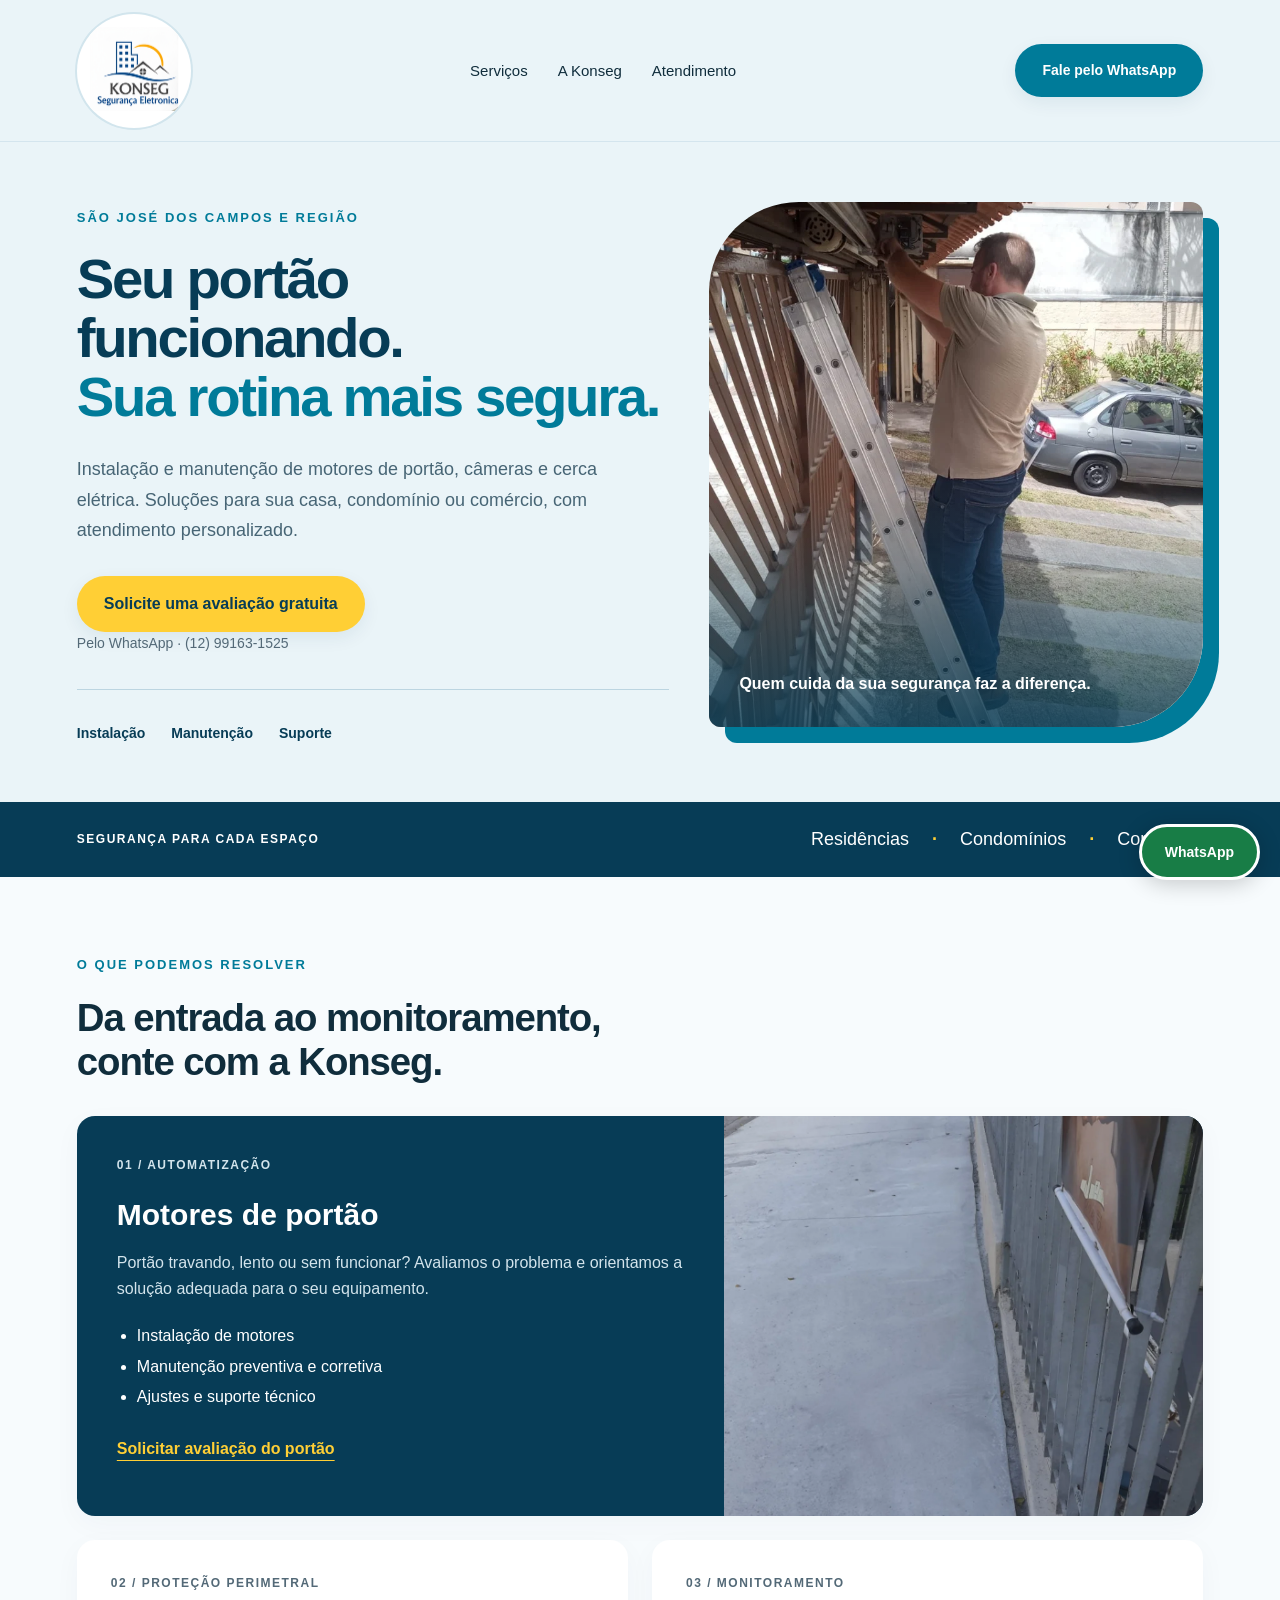
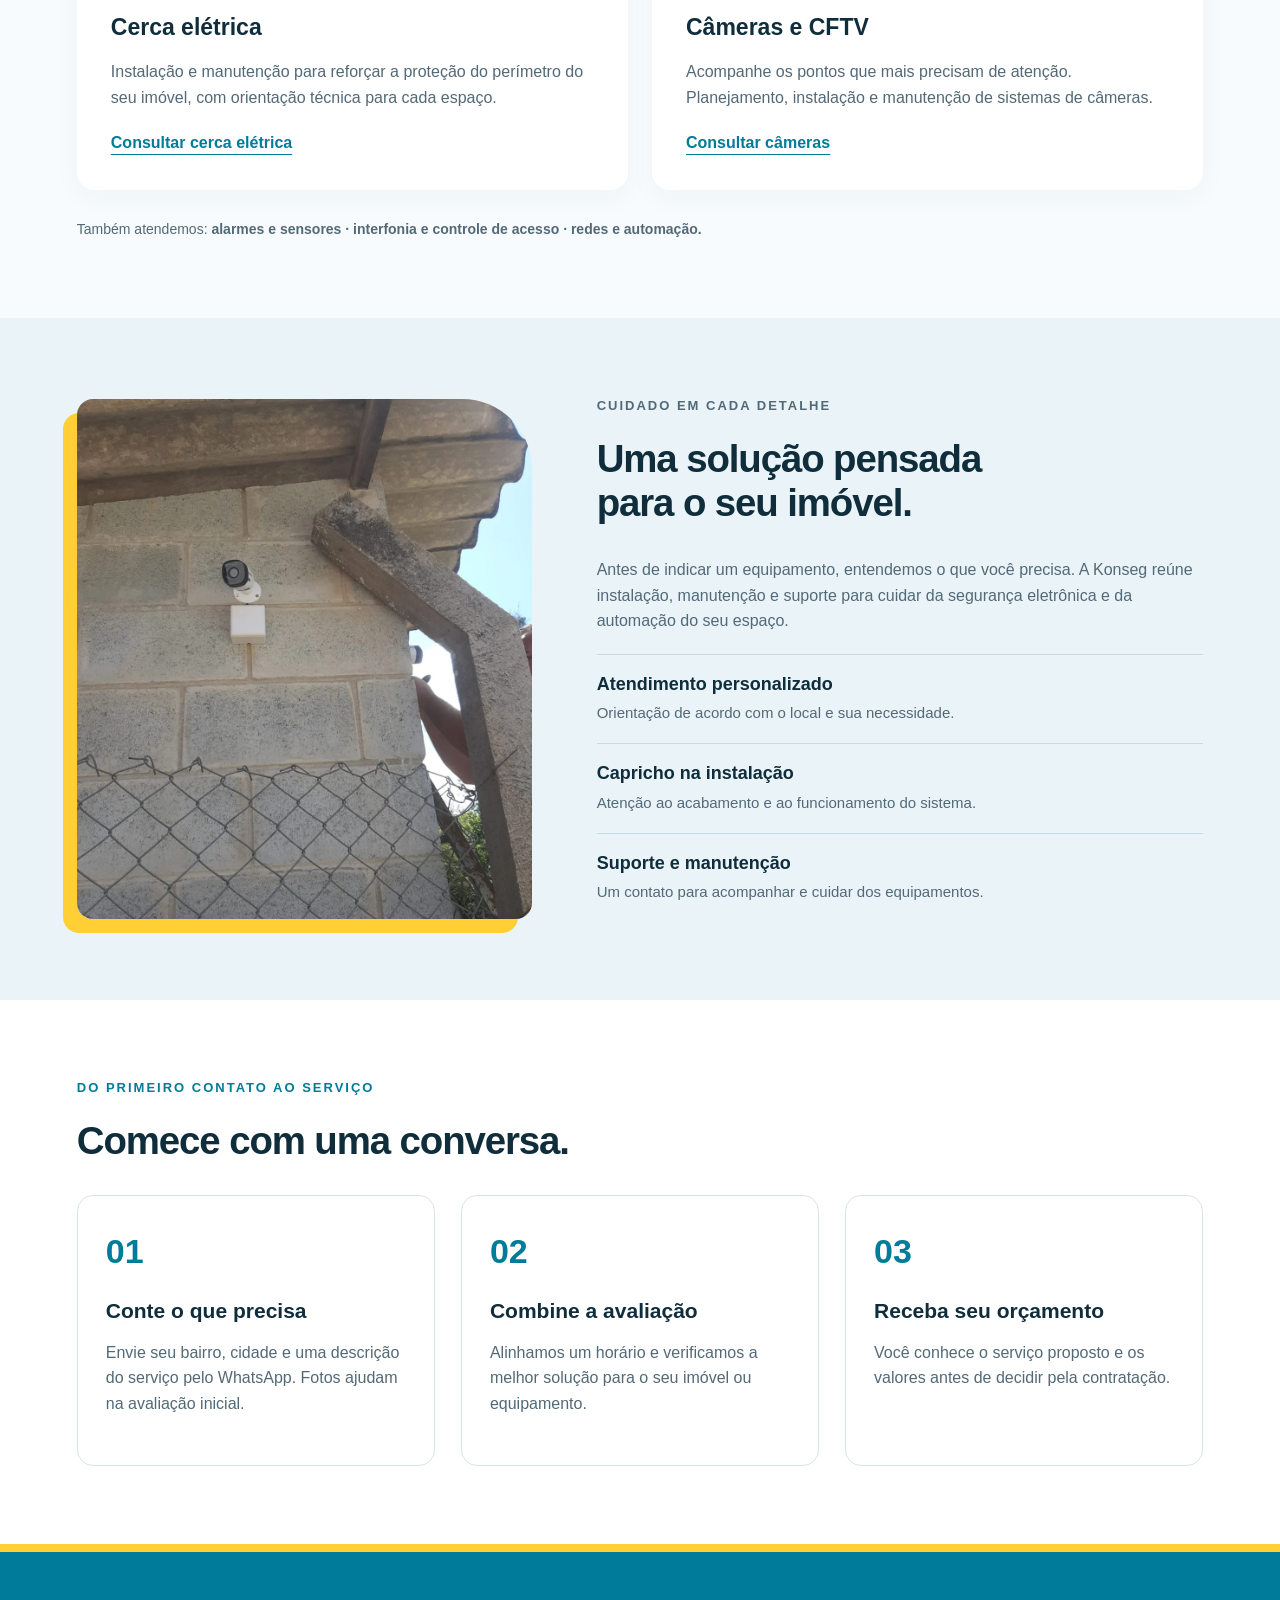
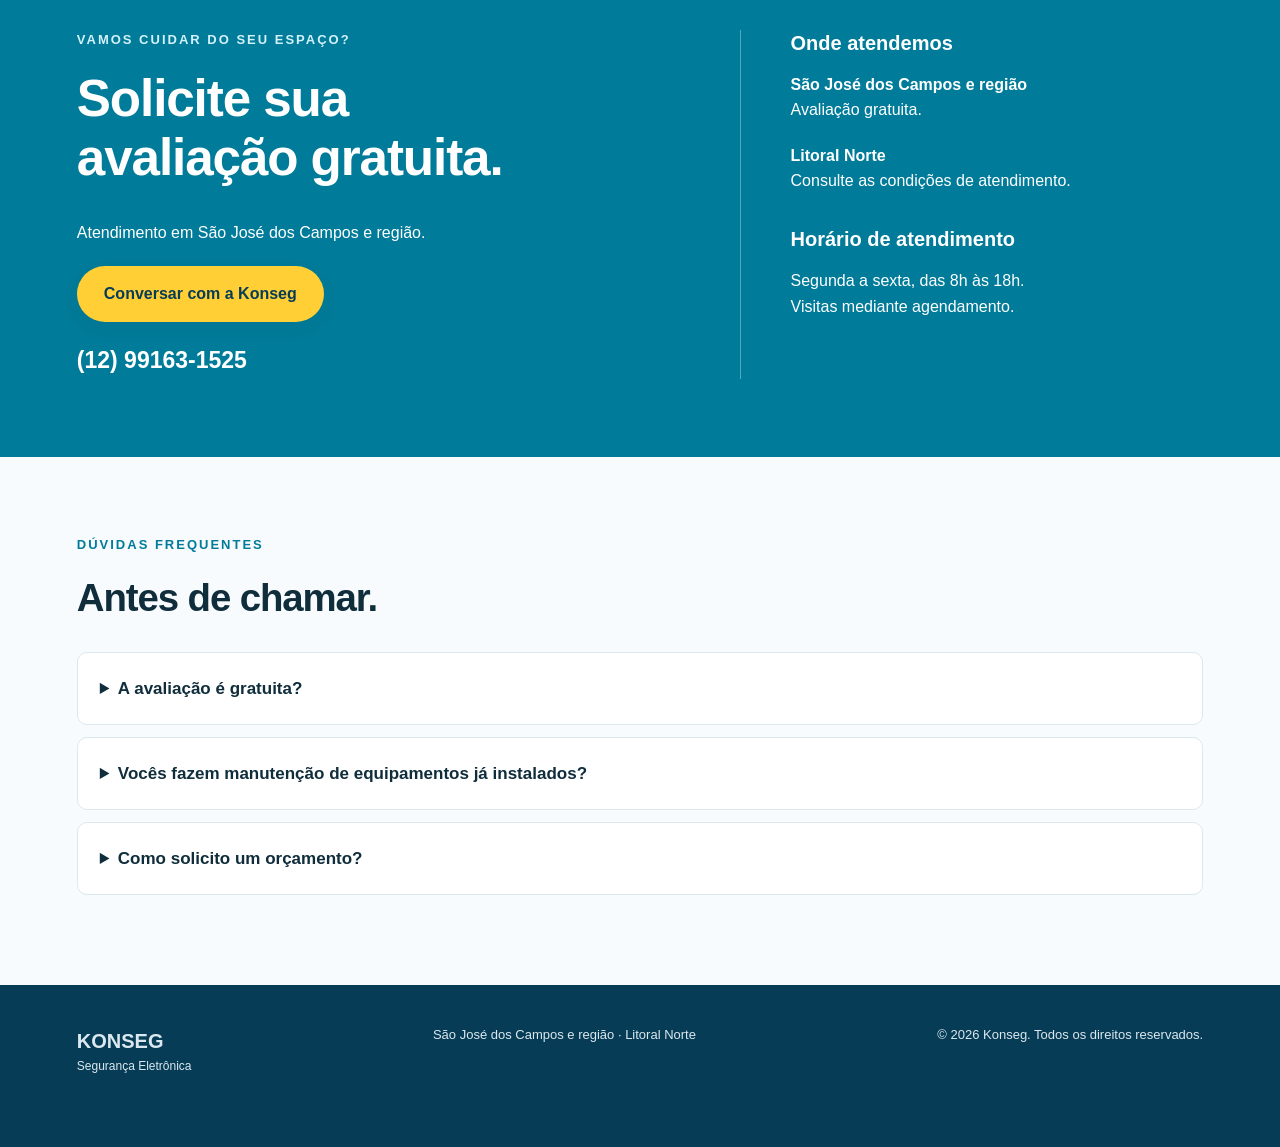
==== index.html @ b5f5b181 "first" ====
<!doctype html>
<html lang="pt-BR"><head><meta charset="utf-8"><meta name="viewport" content="width=device-width,initial-scale=1"><title>Konseg | Motores de portão e segurança eletrônica em São José dos Campos</title><meta name="description" content="Instalação e manutenção de motores de portão, câmeras CFTV e cerca elétrica. Solicite uma avaliação gratuita em São José dos Campos e região pelo WhatsApp."><meta name="theme-color" content="#072f45"><link rel="canonical" href="https://konseg.com.br/"><link rel="stylesheet" href="style.css"><link rel="icon" type="image/svg+xml" href="data:image/svg+xml,%3Csvg%20xmlns%3D%22http%3A//www.w3.org/2000/svg%22%20viewBox%3D%220%200%2032%2032%22%3E%3Crect%20width%3D%2232%22%20height%3D%2232%22%20rx%3D%227%22%20fill%3D%22%23073c56%22/%3E%3Ctext%20x%3D%2216%22%20y%3D%2224%22%20text-anchor%3D%22middle%22%20font-family%3D%22Arial%22%20font-weight%3D%22bold%22%20font-size%3D%2225%22%20fill%3D%22%23ffcf35%22%3EK%3C/text%3E%3C/svg%3E"></head>
<body><a class="skip" href="#conteudo">Ir para o conteúdo</a><header><a href="#" aria-label="Konseg início" class="brand"><img src="assets/logo.png" alt="Konseg Segurança Eletrônica" width="110" height="95"></a><nav aria-label="Navegação principal"><a href="#servicos">Serviços</a><a href="#konseg">A Konseg</a><a href="#atendimento">Atendimento</a></nav><a class="button small" data-service="avaliação">Fale pelo WhatsApp</a></header>
<main id="conteudo"><section class="hero"><div class="hero-copy"><p class="eyebrow">SÃO JOSÉ DOS CAMPOS E REGIÃO</p><h1>Seu portão funcionando.<br><span>Sua rotina mais segura.</span></h1><p class="lead">Instalação e manutenção de motores de portão, câmeras e cerca elétrica. Soluções para sua casa, condomínio ou comércio, com atendimento personalizado.</p><a class="button" data-service="avaliação gratuita">Solicite uma avaliação gratuita</a><p class="note">Pelo WhatsApp · (12) 99163-1525</p><div class="hero-bottom"><span>Instalação</span><span>Manutenção</span><span>Suporte</span></div></div><figure class="hero-photo"><img src="assets/equipe.webp" alt="Profissional da Konseg trabalhando na estrutura de um portão" fetchpriority="high"><figcaption>Quem cuida da sua segurança faz a diferença.</figcaption></figure></section>
<div class="audiences"><span>SEGURANÇA PARA CADA ESPAÇO</span><p>Residências <b>·</b> Condomínios <b>·</b> Comércios</p></div>
<section id="servicos" class="section"><div class="section-heading"><p class="eyebrow">O QUE PODEMOS RESOLVER</p><h2>Da entrada ao monitoramento,<br>conte com a Konseg.</h2></div><div class="services"><article class="featured"><div><p class="number">01 / AUTOMATIZAÇÃO</p><h3>Motores de portão</h3><p>Portão travando, lento ou sem funcionar? Avaliamos o problema e orientamos a solução adequada para o seu equipamento.</p><ul><li>Instalação de motores</li><li>Manutenção preventiva e corretiva</li><li>Ajustes e suporte técnico</li></ul><a class="text-link" data-service="motor de portão">Solicitar avaliação do portão</a></div><img src="assets/portao.webp" alt="Detalhe de instalação em portão atendido pela Konseg" loading="lazy"></article><article><p class="number">02 / PROTEÇÃO PERIMETRAL</p><h3>Cerca elétrica</h3><p>Instalação e manutenção para reforçar a proteção do perímetro do seu imóvel, com orientação técnica para cada espaço.</p><a class="text-link" data-service="cerca elétrica">Consultar cerca elétrica</a></article><article><p class="number">03 / MONITORAMENTO</p><h3>Câmeras e CFTV</h3><p>Acompanhe os pontos que mais precisam de atenção. Planejamento, instalação e manutenção de sistemas de câmeras.</p><a class="text-link" data-service="câmeras e CFTV">Consultar câmeras</a></article></div><p class="other">Também atendemos: <strong>alarmes e sensores · interfonia e controle de acesso · redes e automação.</strong></p></section>
<section id="konseg" class="about section"><figure><img src="assets/camera.webp" alt="Câmera instalada em área externa" loading="lazy"></figure><div><p class="eyebrow">CUIDADO EM CADA DETALHE</p><h2>Uma solução pensada<br>para o seu imóvel.</h2><p>Antes de indicar um equipamento, entendemos o que você precisa. A Konseg reúne instalação, manutenção e suporte para cuidar da segurança eletrônica e da automação do seu espaço.</p><div class="values"><div><h3>Atendimento personalizado</h3><p>Orientação de acordo com o local e sua necessidade.</p></div><div><h3>Capricho na instalação</h3><p>Atenção ao acabamento e ao funcionamento do sistema.</p></div><div><h3>Suporte e manutenção</h3><p>Um contato para acompanhar e cuidar dos equipamentos.</p></div></div></div></section>
<section class="steps section"><p class="eyebrow">DO PRIMEIRO CONTATO AO SERVIÇO</p><h2>Comece com uma conversa.</h2><div class="step-grid"><article><span>01</span><h3>Conte o que precisa</h3><p>Envie seu bairro, cidade e uma descrição do serviço pelo WhatsApp. Fotos ajudam na avaliação inicial.</p></article><article><span>02</span><h3>Combine a avaliação</h3><p>Alinhamos um horário e verificamos a melhor solução para o seu imóvel ou equipamento.</p></article><article><span>03</span><h3>Receba seu orçamento</h3><p>Você conhece o serviço proposto e os valores antes de decidir pela contratação.</p></article></div></section>
<section id="atendimento" class="contact section"><div><p class="eyebrow">VAMOS CUIDAR DO SEU ESPAÇO?</p><h2>Solicite sua<br>avaliação gratuita.</h2><p>Atendimento em São José dos Campos e região.</p><a class="button" data-service="avaliação gratuita">Conversar com a Konseg</a><a class="phone" href="tel:+5512991631525">(12) 99163-1525</a></div><div class="contact-details"><h3>Onde atendemos</h3><p><strong>São José dos Campos e região</strong><br>Avaliação gratuita.</p><p><strong>Litoral Norte</strong><br>Consulte as condições de atendimento.</p><h3>Horário de atendimento</h3><p>Segunda a sexta, das 8h às 18h.<br>Visitas mediante agendamento.</p></div></section>
<section class="faq section"><p class="eyebrow">DÚVIDAS FREQUENTES</p><h2>Antes de chamar.</h2><details><summary>A avaliação é gratuita?</summary><p>Sim, em São José dos Campos e região. Informe sua cidade e bairro pelo WhatsApp para combinar o atendimento. Para o Litoral Norte, consulte as condições.</p></details><details><summary>Vocês fazem manutenção de equipamentos já instalados?</summary><p>Sim. Conte qual equipamento precisa de atendimento e descreva o problema. Nossa equipe avalia a possibilidade de manutenção e a solução indicada.</p></details><details><summary>Como solicito um orçamento?</summary><p>Clique em um botão de WhatsApp nesta página e envie sua cidade, bairro e o serviço desejado. O orçamento será definido conforme a avaliação da necessidade.</p></details></section></main>
<footer><strong>KONSEG <span>Segurança Eletrônica</span></strong><p>São José dos Campos e região · Litoral Norte</p><p>© 2026 Konseg. Todos os direitos reservados.</p></footer><a class="floating" data-service="avaliação" aria-label="Solicitar avaliação pelo WhatsApp">WhatsApp</a><script src="script.js"></script></body></html>
---- style.css ----
:root{--navy:#072f45;--blue:#007c99;--yellow:#ffd449;--ink:#102d3c;--muted:#536977;--pale:#edf4f7}*{box-sizing:border-box}html{scroll-behavior:smooth;scroll-padding-top:110px}body{margin:0;font-family:Arial,Helvetica,sans-serif;color:var(--ink);font-size:16px;line-height:1.6}a{color:inherit;cursor:pointer}a:focus-visible,summary:focus-visible{outline:3px solid var(--blue);outline-offset:5px}header{max-width:1280px;margin:auto;height:108px;display:flex;align-items:center;justify-content:space-between;padding:12px 6%;gap:20px}header img{object-fit:contain;height:85px;width:100px}nav{display:flex;gap:30px}nav a{text-decoration:none;font-size:15px}.button{display:inline-block;background:var(--yellow);color:var(--navy);padding:17px 24px;border-radius:4px;font-weight:700;text-decoration:none;line-height:1.4;transition:background .2s}.button:hover{background:#ffe582}.small{background:var(--navy);color:white;padding:12px 18px;font-size:14px}.small:hover{background:var(--blue)}.hero{background:var(--navy);color:white;display:grid;grid-template-columns:1.2fr 1fr;min-height:640px}.hero-copy{padding:70px 8% 38px max(6vw,calc((100vw - 1130px)/2))}.eyebrow{font-weight:700;font-size:13px;letter-spacing:2px;color:var(--blue);margin:0 0 20px}.hero .eyebrow{color:#92cddd}h1{font-size:clamp(40px,4.2vw,62px);line-height:1.08;letter-spacing:-2px;margin:0 0 28px;font-weight:800}h1 span{color:var(--yellow)}.lead{max-width:520px;font-size:18px;color:#d7e5ec;line-height:1.7;margin-bottom:30px}.note{font-size:14px;color:#c2d6e0}.hero-bottom{display:flex;gap:26px;padding-top:32px;margin-top:34px;border-top:1px solid #ffffff30;font-size:14px}.hero-photo{position:relative;margin:0;min-height:640px}.hero-photo img{height:100%;width:100%;object-fit:cover;object-position:center}.hero-photo:after{content:'';position:absolute;inset:0;background:linear-gradient(0deg,#072f4599,transparent 50%)}figcaption{position:absolute;bottom:28px;left:30px;right:30px;z-index:1;font-size:14px;color:white}.audiences{display:flex;justify-content:space-between;align-items:center;background:var(--pale);padding:24px max(6vw,calc((100vw - 1130px)/2));gap:20px}.audiences span{font-size:12px;letter-spacing:1.5px;font-weight:700}.audiences p{margin:0;font-size:18px}.audiences b{padding:0 18px;color:var(--blue)}.section{padding:85px max(6vw,calc((100vw - 1130px)/2))}h2{font-size:clamp(30px,3vw,44px);line-height:1.15;letter-spacing:-1.1px;margin:0 0 32px}h3{font-size:23px;line-height:1.3;margin:0 0 16px}p{margin:0 0 20px}.services{display:grid;grid-template-columns:1fr 1fr;gap:22px}.services article{border:1px solid #d9e4ea;padding:32px}.services article p{color:var(--muted)}.services .featured{grid-column:1/-1;display:grid;grid-template-columns:1.4fr 1fr;background:var(--pale);border:0;padding:0}.featured>div{padding:38px}.featured img{width:100%;height:100%;max-height:400px;object-fit:cover}.number{font-size:12px;font-weight:700;letter-spacing:1.5px}.featured h3{font-size:30px}ul{padding-left:20px;line-height:1.9;margin-bottom:24px}.text-link{font-weight:700;color:var(--blue);text-underline-offset:5px;display:inline-block}.other{margin:28px 0 0;font-size:14px;color:var(--muted)}.about{background:var(--pale);display:grid;grid-template-columns:.9fr 1.2fr;gap:65px;align-items:center}.about figure{margin:0;height:570px}.about img{width:100%;height:100%;object-fit:cover}.about p{color:var(--muted)}.values>div{border-top:1px solid #cbdce5;padding:18px 0 0}.values h3{font-size:18px;margin:0 0 5px}.values p{font-size:15px;margin-bottom:18px}.step-grid{display:grid;grid-template-columns:repeat(3,1fr);gap:45px}.step-grid span{display:block;font-size:40px;font-weight:800;color:var(--blue);border-bottom:2px solid #dae5eb;padding-bottom:20px;margin-bottom:24px}.step-grid h3{font-size:21px}.step-grid p{color:var(--muted)}.contact{background:var(--navy);color:white;display:grid;grid-template-columns:1.3fr 1fr;gap:60px}.contact .eyebrow{color:#92cddd}.contact h2{font-size:clamp(36px,4vw,55px)}.phone{display:block;font-size:23px;margin-top:20px;text-decoration:none}.contact-details{border-left:1px solid #ffffff30;padding-left:50px}.contact-details h3{font-size:20px}.contact-details p{color:#d3e0e7}.contact-details h3:not(:first-child){margin-top:32px}.faq details{border-bottom:1px solid #d9e4ea;padding:21px 0}.faq summary{font-size:18px;font-weight:700;cursor:pointer}.faq details p{color:var(--muted);max-width:850px;margin:16px 0 0}footer{background:var(--pale);padding:40px 6% 70px;font-size:13px;display:flex;justify-content:space-between;gap:22px}footer strong{font-size:20px}footer strong span{display:block;font-size:12px;font-weight:400}footer p{margin:0}.floating{position:fixed;right:20px;bottom:20px;background:#187d46;border-radius:28px;color:white;padding:14px 23px;text-decoration:none;font-weight:700;font-size:14px;box-shadow:0 4px 22px #0003;z-index:5}.floating:hover{background:#136438}.skip{position:absolute;left:10px;top:-100px;background:white;padding:10px;z-index:10}.skip:focus{top:10px}@media(max-width:760px){header{height:90px;padding:8px 5%}header img{height:72px;width:85px}nav{display:none}.small{font-size:13px}.hero{grid-template-columns:1fr}.hero-copy{padding:45px 6% 30px}h1{font-size:43px;letter-spacing:-1.4px}.lead{font-size:17px}.hero-photo{min-height:0;height:380px}.hero-photo img{object-position:center 40%}.hero-bottom{margin-top:26px;padding-top:22px}.audiences{display:block;padding:23px 6%}.audiences span{display:block;margin-bottom:9px}.audiences p{font-size:16px}.audiences b{padding:0 7px}.section{padding:55px 6%}.services{grid-template-columns:1fr}.services .featured{grid-template-columns:1fr}.featured>div{padding:28px}.featured img{height:280px}.services article{padding:27px}.services .featured{padding:0}.about{grid-template-columns:1fr;gap:32px}.about figure{height:320px;order:2}.step-grid{grid-template-columns:1fr;gap:24px}.step-grid article{display:grid;grid-template-columns:50px 1fr;column-gap:20px}.step-grid span{grid-row:1/3;border:0;font-size:30px;padding:0;margin:0}.step-grid h3{margin-bottom:10px}.contact{grid-template-columns:1fr;gap:35px}.contact-details{border-left:0;border-top:1px solid #ffffff30;padding:30px 0 0}footer{display:block;padding-bottom:90px}footer p{margin-top:16px}.button{max-width:100%;text-align:center}}@media(prefers-reduced-motion:reduce){html{scroll-behavior:auto}*{transition:none!important}}
/* Versão 2: marca integrada e composição clara */
:root{--navy:#073c56;--blue:#007b99;--yellow:#ffcf35;--pale:#eaf4f8}body{background:#f7fbfd}header{max-width:none;height:126px;background:#eaf4f8;padding:14px max(6vw,calc((100vw - 1130px)/2));border-bottom:1px solid #d4e5ee}.brand{display:flex;align-items:center}.brand img{width:130px;height:105px;mix-blend-mode:multiply;clip-path:inset(0 7% 3% 0);object-fit:contain}.small{background:var(--blue);border-radius:28px}.hero{background:#eaf4f8;color:var(--navy);min-height:660px;grid-template-columns:1.2fr 1fr;padding:0 max(6vw,calc((100vw - 1130px)/2));gap:40px;align-items:center}.hero-copy{padding:52px 0 44px}.hero .eyebrow{color:var(--blue)}h1{font-size:clamp(42px,4.4vw,65px);line-height:1.05;letter-spacing:-2.3px}h1 span{color:var(--blue)}.lead{color:#476575;font-size:18px;max-width:560px}.button{border-radius:28px;padding:17px 27px;box-shadow:0 6px 18px #073c5612}.note{color:#536977}.hero-bottom{border-color:#bcd5e1;color:var(--navy);font-weight:700}.hero-photo{min-height:0;height:525px;margin:25px 0 40px;align-self:center;border-radius:90px 12px 90px 12px;overflow:hidden;box-shadow:16px 16px 0 #007b99}.hero-photo img{object-position:center 44%}.hero-photo:after{background:linear-gradient(0deg,#073c56cc,transparent 45%)}figcaption{bottom:30px;font-size:16px;font-weight:700}.audiences{background:var(--navy);color:white;padding-top:23px;padding-bottom:23px}.audiences b{color:var(--yellow)}.section{padding-top:78px;padding-bottom:78px}.services{gap:24px}.services article{background:white;border:0;border-radius:18px;box-shadow:0 8px 28px #073c5609;padding:34px}.services .featured{background:var(--navy);color:white;border-radius:18px;overflow:hidden;padding:0;grid-template-columns:1.35fr 1fr}.services .featured p{color:#d3e4ec}.featured>div{padding:40px}.featured .text-link{color:var(--yellow)}.text-link{text-decoration:underline;text-underline-offset:6px}.about{background:#eaf4f8;gap:65px}.about figure{height:520px;border-radius:16px 70px 16px 16px;overflow:hidden;box-shadow:-14px 14px 0 #ffcf35}.about img{object-position:50% 40%}.values>div{border-color:#c4dce6}.steps{background:white}.step-grid{gap:26px}.step-grid article{border:1px solid #d4e4ec;padding:28px;border-radius:16px}.step-grid span{border:none;color:var(--blue);font-size:34px;margin-bottom:18px;padding:0}.contact{background:#007b99;border-top:8px solid var(--yellow)}.contact .eyebrow{color:#d4f2fb}.contact-details{border-color:#ffffff55}.contact-details p{color:white}.faq{background:#f7fbfd}.faq details{background:white;border:1px solid #dce8ee;border-radius:10px;padding:22px;margin-bottom:12px}.faq summary{font-size:17px}footer{background:var(--navy);color:#dbe8ef}.floating{border:3px solid white}.phone{font-weight:700}@media(max-width:760px){header{height:108px;padding:10px 6%}.brand img{width:108px;height:90px}.small{font-size:12px;padding:12px 15px}.hero{padding:0 6% 35px;grid-template-columns:1fr;gap:0}.hero-copy{padding:40px 0 24px}h1{font-size:43px;letter-spacing:-1.6px}.hero-photo{height:350px;width:calc(100% - 10px);margin:8px 0 15px;border-radius:55px 10px 55px 10px;box-shadow:10px 10px 0 #007b99}.hero-photo img{object-position:center 40%}.audiences{padding:22px 6%}.section{padding-top:52px;padding-bottom:52px}.services article{padding:28px}.services .featured{grid-template-columns:1fr;padding:0}.featured>div{padding:28px}.featured img{height:250px}.about{gap:34px}.about figure{height:320px;width:calc(100% - 7px);margin-left:7px;box-shadow:-10px 10px 0 #ffcf35}.step-grid article{display:block;padding:25px}.step-grid span{margin-bottom:12px}.contact-details{border-color:#ffffff55}.faq details{padding:19px}.faq summary{font-size:16px}}
/* Versão 3: logo em formato circular */
header{height:142px}.brand{width:114px;height:114px;flex:0 0 114px;border-radius:50%;background:#fff;overflow:hidden;justify-content:center;box-shadow:0 0 0 2px #d2e5ed}.brand img{width:94px;height:88px;object-fit:contain;mix-blend-mode:normal;clip-path:inset(0 6% 4% 0);transform:translateX(3px)}@media(max-width:760px){header{height:116px}.brand{width:92px;height:92px;flex-basis:92px}.brand img{width:76px;height:72px}.small{padding:12px 14px}}
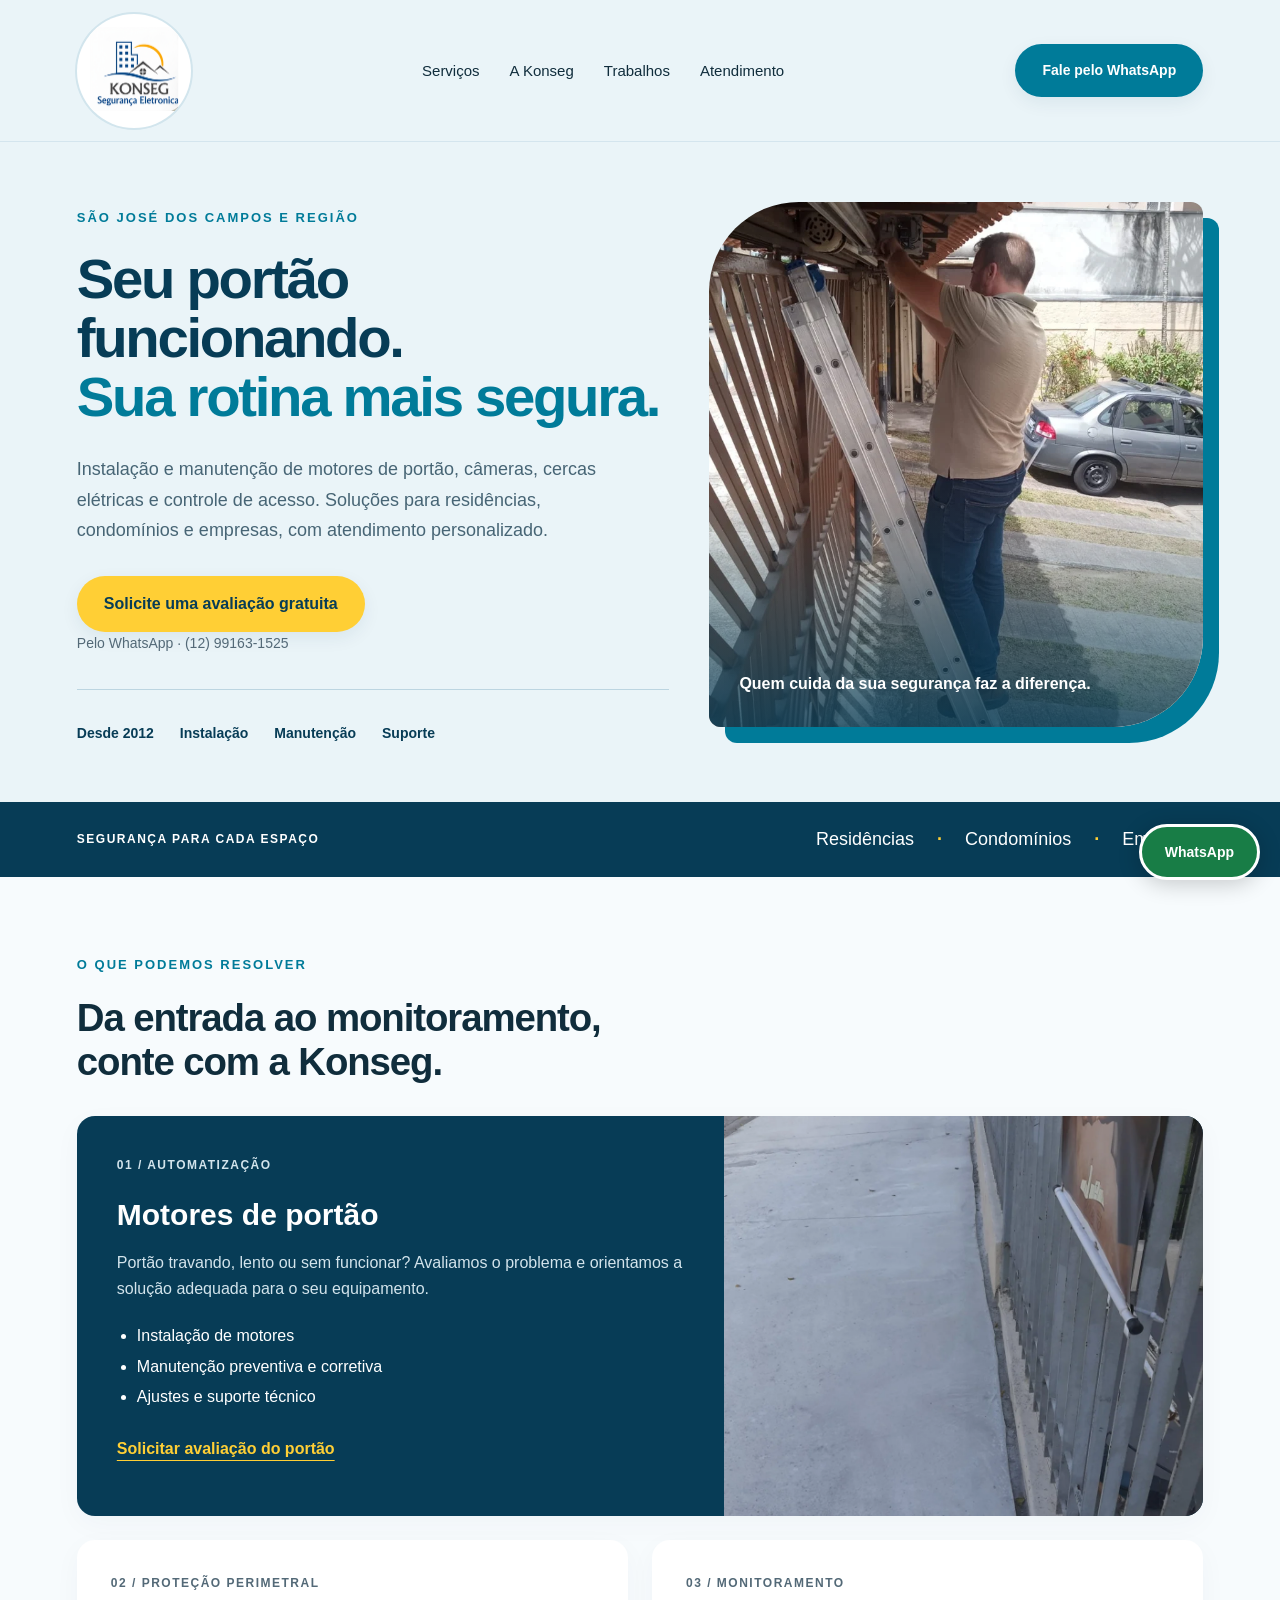
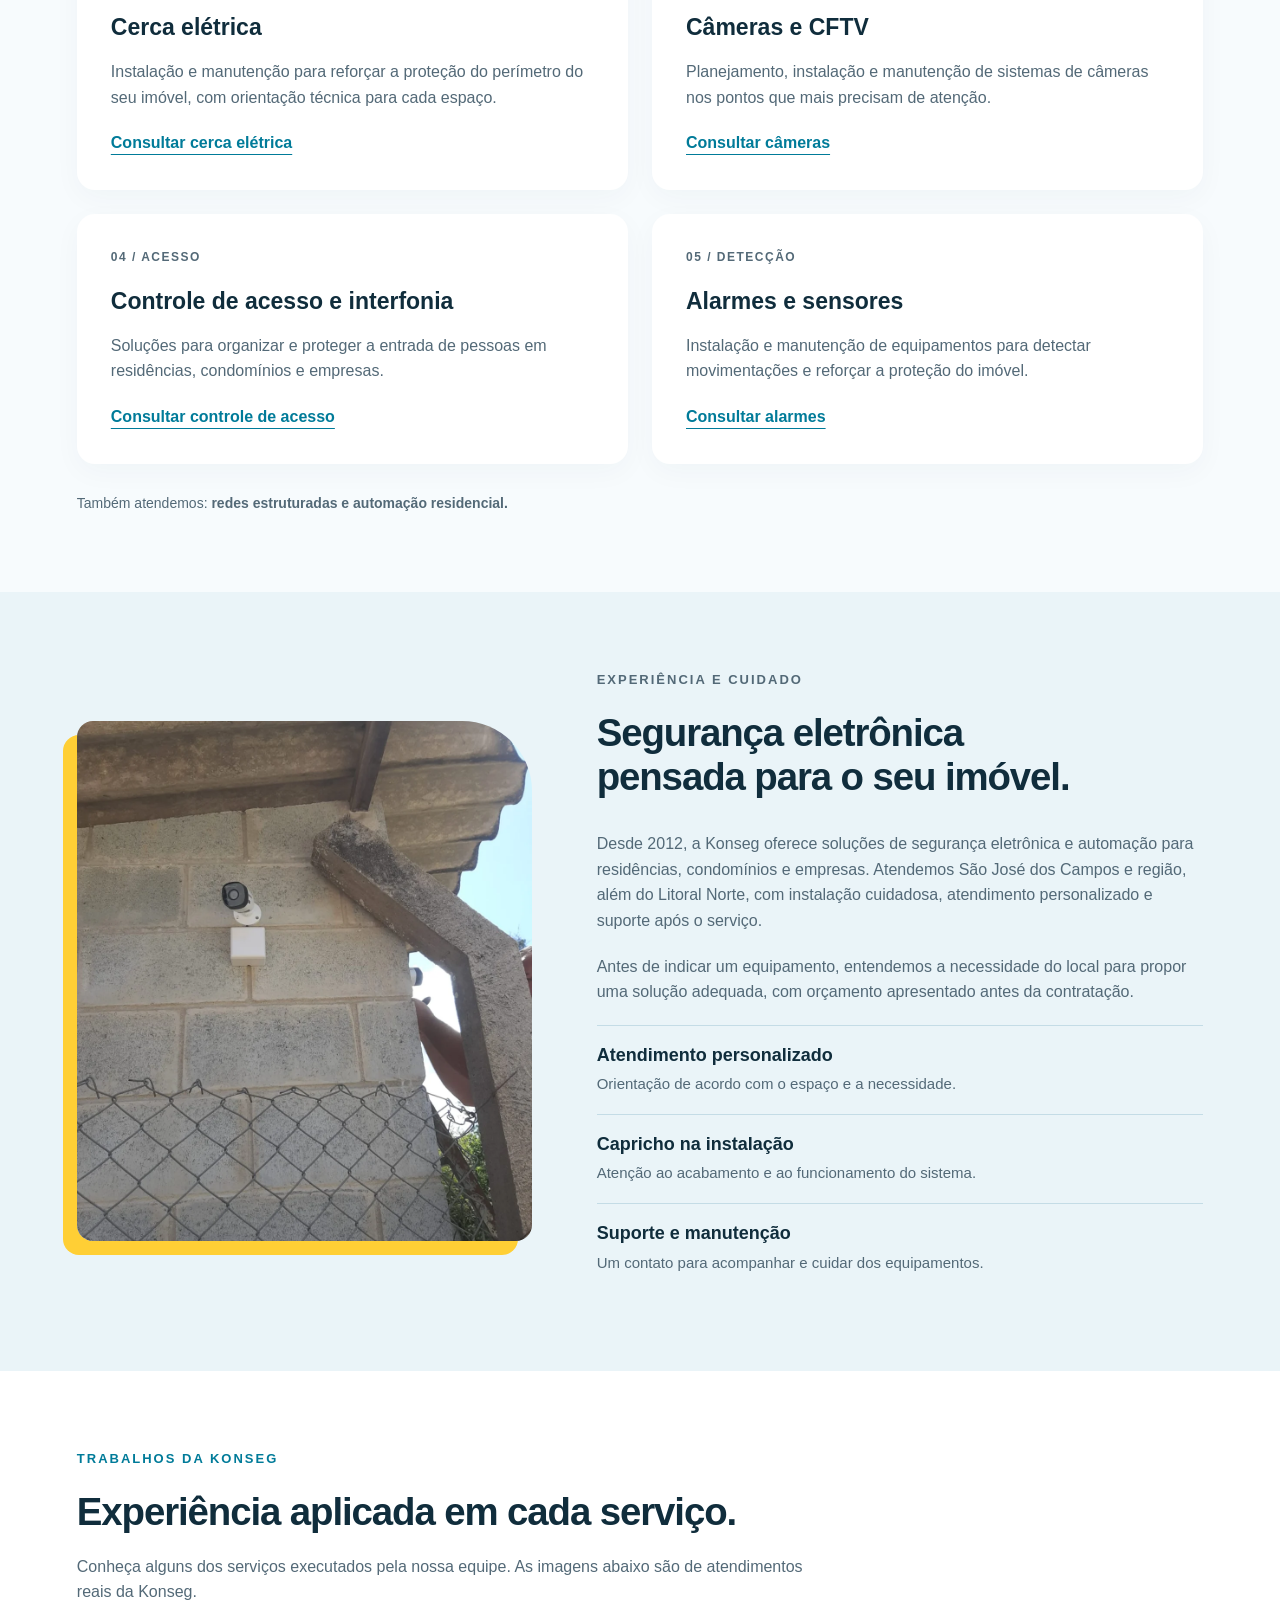
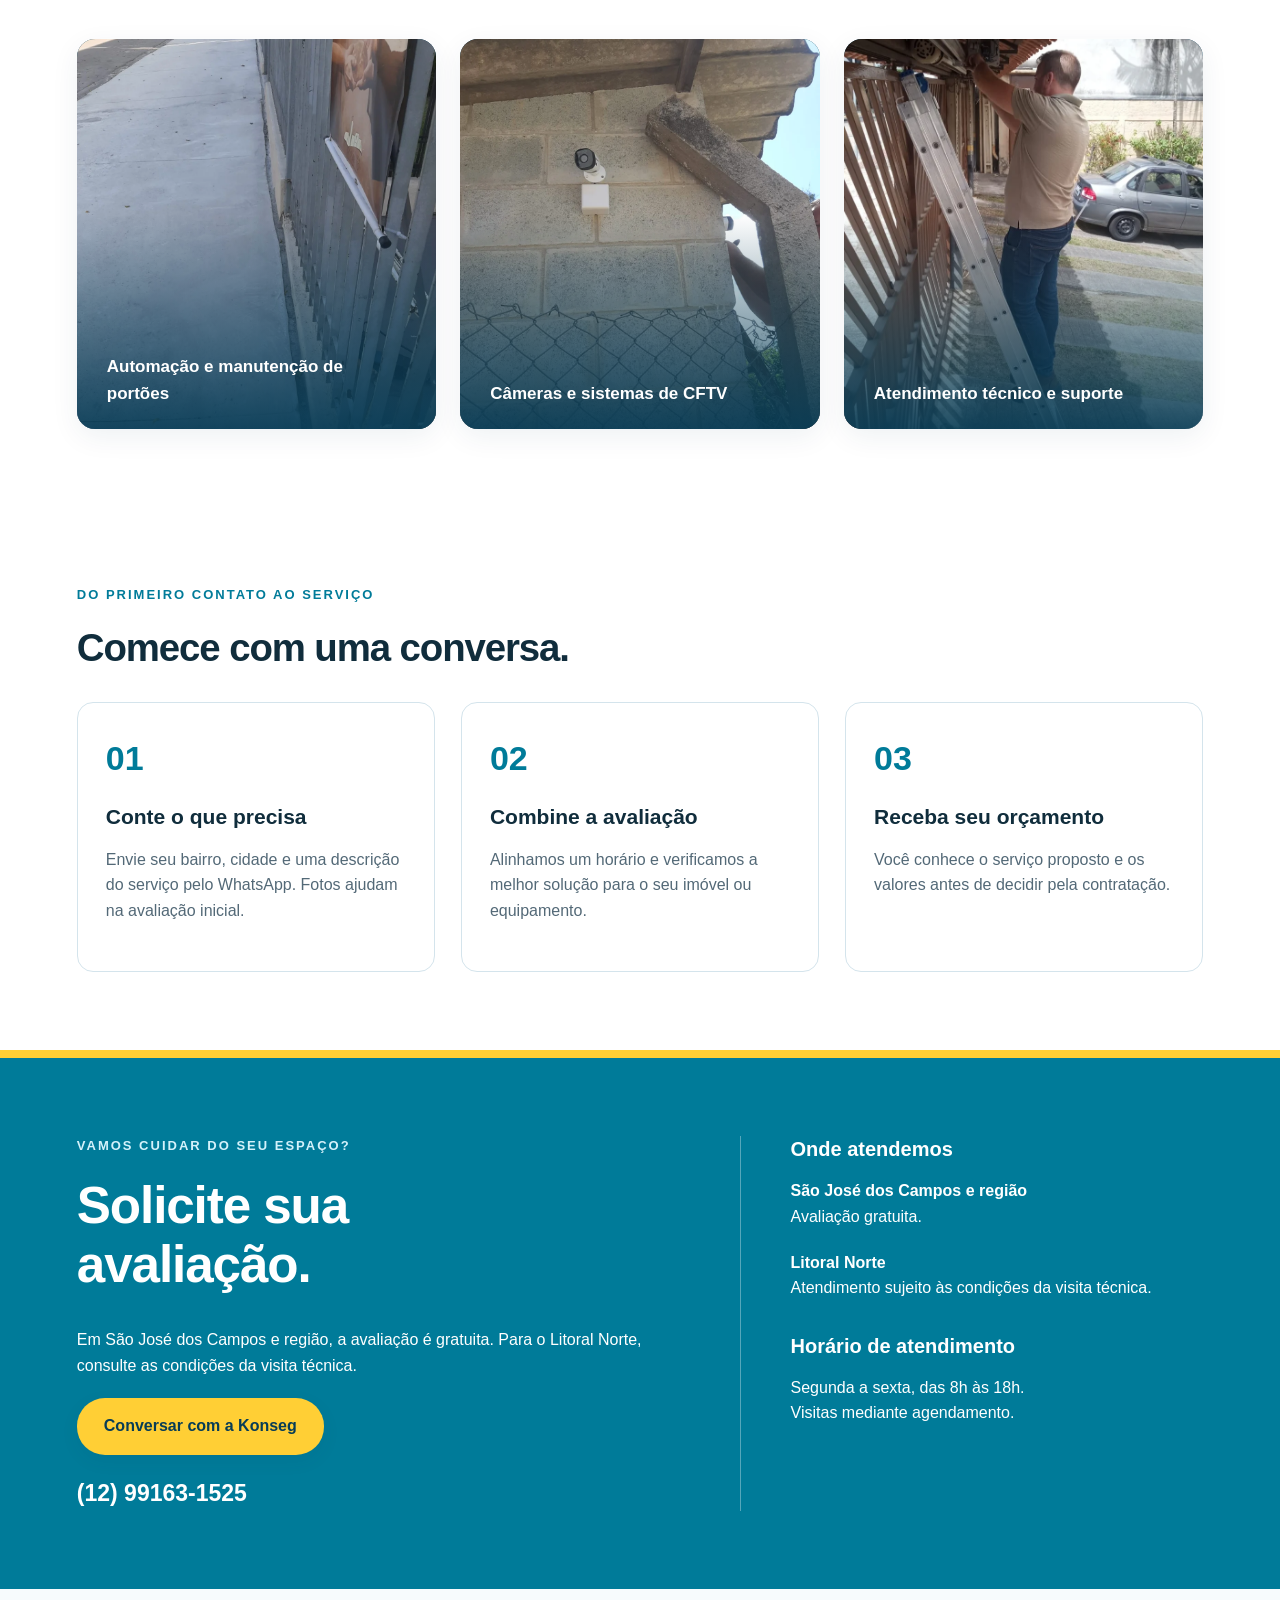
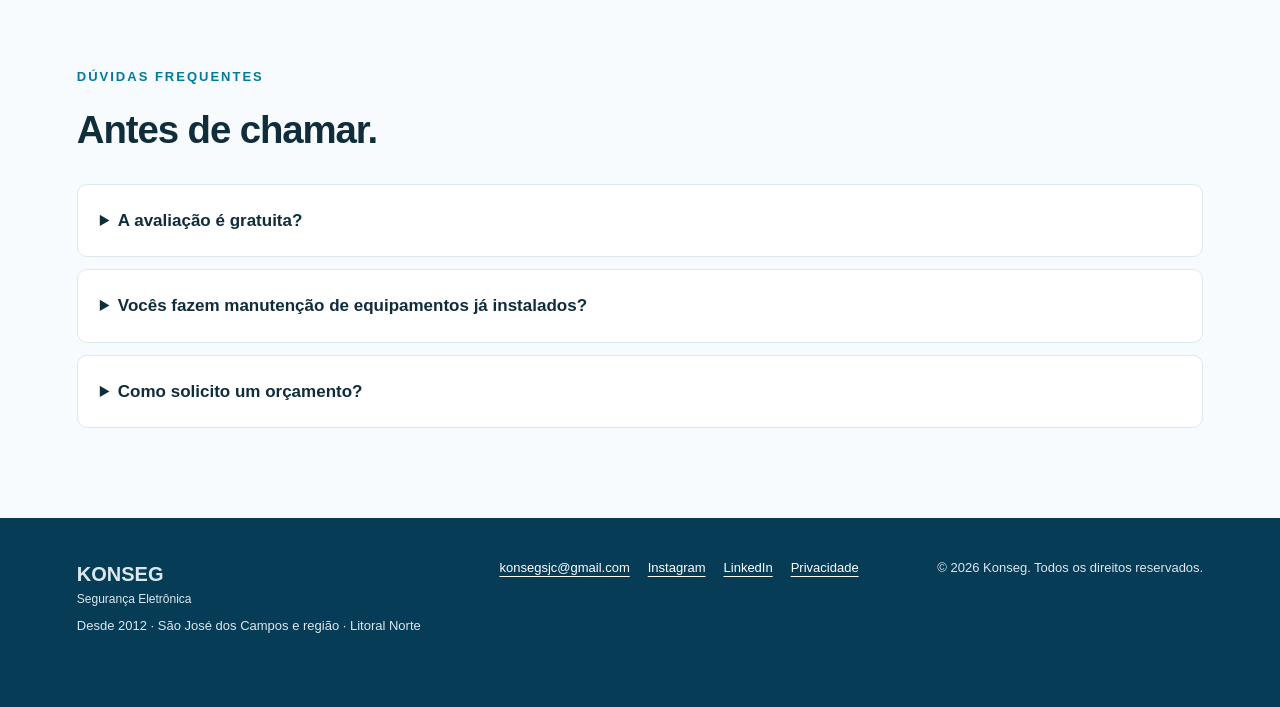
==== commit 49d7af1d: "Melhora conteúdo, credibilidade e SEO do site" ====
--- a/index.html
+++ b/index.html
@@ -1,11 +1,88 @@
 <!doctype html>
-<html lang="pt-BR"><head><meta charset="utf-8"><meta name="viewport" content="width=device-width,initial-scale=1"><title>Konseg | Motores de portão e segurança eletrônica em São José dos Campos</title><meta name="description" content="Instalação e manutenção de motores de portão, câmeras CFTV e cerca elétrica. Solicite uma avaliação gratuita em São José dos Campos e região pelo WhatsApp."><meta name="theme-color" content="#072f45"><link rel="canonical" href="https://konseg.com.br/"><link rel="stylesheet" href="style.css"><link rel="icon" type="image/svg+xml" href="data:image/svg+xml,%3Csvg%20xmlns%3D%22http%3A//www.w3.org/2000/svg%22%20viewBox%3D%220%200%2032%2032%22%3E%3Crect%20width%3D%2232%22%20height%3D%2232%22%20rx%3D%227%22%20fill%3D%22%23073c56%22/%3E%3Ctext%20x%3D%2216%22%20y%3D%2224%22%20text-anchor%3D%22middle%22%20font-family%3D%22Arial%22%20font-weight%3D%22bold%22%20font-size%3D%2225%22%20fill%3D%22%23ffcf35%22%3EK%3C/text%3E%3C/svg%3E"></head>
-<body><a class="skip" href="#conteudo">Ir para o conteúdo</a><header><a href="#" aria-label="Konseg início" class="brand"><img src="assets/logo.png" alt="Konseg Segurança Eletrônica" width="110" height="95"></a><nav aria-label="Navegação principal"><a href="#servicos">Serviços</a><a href="#konseg">A Konseg</a><a href="#atendimento">Atendimento</a></nav><a class="button small" data-service="avaliação">Fale pelo WhatsApp</a></header>
-<main id="conteudo"><section class="hero"><div class="hero-copy"><p class="eyebrow">SÃO JOSÉ DOS CAMPOS E REGIÃO</p><h1>Seu portão funcionando.<br><span>Sua rotina mais segura.</span></h1><p class="lead">Instalação e manutenção de motores de portão, câmeras e cerca elétrica. Soluções para sua casa, condomínio ou comércio, com atendimento personalizado.</p><a class="button" data-service="avaliação gratuita">Solicite uma avaliação gratuita</a><p class="note">Pelo WhatsApp · (12) 99163-1525</p><div class="hero-bottom"><span>Instalação</span><span>Manutenção</span><span>Suporte</span></div></div><figure class="hero-photo"><img src="assets/equipe.webp" alt="Profissional da Konseg trabalhando na estrutura de um portão" fetchpriority="high"><figcaption>Quem cuida da sua segurança faz a diferença.</figcaption></figure></section>
-<div class="audiences"><span>SEGURANÇA PARA CADA ESPAÇO</span><p>Residências <b>·</b> Condomínios <b>·</b> Comércios</p></div>
-<section id="servicos" class="section"><div class="section-heading"><p class="eyebrow">O QUE PODEMOS RESOLVER</p><h2>Da entrada ao monitoramento,<br>conte com a Konseg.</h2></div><div class="services"><article class="featured"><div><p class="number">01 / AUTOMATIZAÇÃO</p><h3>Motores de portão</h3><p>Portão travando, lento ou sem funcionar? Avaliamos o problema e orientamos a solução adequada para o seu equipamento.</p><ul><li>Instalação de motores</li><li>Manutenção preventiva e corretiva</li><li>Ajustes e suporte técnico</li></ul><a class="text-link" data-service="motor de portão">Solicitar avaliação do portão</a></div><img src="assets/portao.webp" alt="Detalhe de instalação em portão atendido pela Konseg" loading="lazy"></article><article><p class="number">02 / PROTEÇÃO PERIMETRAL</p><h3>Cerca elétrica</h3><p>Instalação e manutenção para reforçar a proteção do perímetro do seu imóvel, com orientação técnica para cada espaço.</p><a class="text-link" data-service="cerca elétrica">Consultar cerca elétrica</a></article><article><p class="number">03 / MONITORAMENTO</p><h3>Câmeras e CFTV</h3><p>Acompanhe os pontos que mais precisam de atenção. Planejamento, instalação e manutenção de sistemas de câmeras.</p><a class="text-link" data-service="câmeras e CFTV">Consultar câmeras</a></article></div><p class="other">Também atendemos: <strong>alarmes e sensores · interfonia e controle de acesso · redes e automação.</strong></p></section>
-<section id="konseg" class="about section"><figure><img src="assets/camera.webp" alt="Câmera instalada em área externa" loading="lazy"></figure><div><p class="eyebrow">CUIDADO EM CADA DETALHE</p><h2>Uma solução pensada<br>para o seu imóvel.</h2><p>Antes de indicar um equipamento, entendemos o que você precisa. A Konseg reúne instalação, manutenção e suporte para cuidar da segurança eletrônica e da automação do seu espaço.</p><div class="values"><div><h3>Atendimento personalizado</h3><p>Orientação de acordo com o local e sua necessidade.</p></div><div><h3>Capricho na instalação</h3><p>Atenção ao acabamento e ao funcionamento do sistema.</p></div><div><h3>Suporte e manutenção</h3><p>Um contato para acompanhar e cuidar dos equipamentos.</p></div></div></div></section>
-<section class="steps section"><p class="eyebrow">DO PRIMEIRO CONTATO AO SERVIÇO</p><h2>Comece com uma conversa.</h2><div class="step-grid"><article><span>01</span><h3>Conte o que precisa</h3><p>Envie seu bairro, cidade e uma descrição do serviço pelo WhatsApp. Fotos ajudam na avaliação inicial.</p></article><article><span>02</span><h3>Combine a avaliação</h3><p>Alinhamos um horário e verificamos a melhor solução para o seu imóvel ou equipamento.</p></article><article><span>03</span><h3>Receba seu orçamento</h3><p>Você conhece o serviço proposto e os valores antes de decidir pela contratação.</p></article></div></section>
-<section id="atendimento" class="contact section"><div><p class="eyebrow">VAMOS CUIDAR DO SEU ESPAÇO?</p><h2>Solicite sua<br>avaliação gratuita.</h2><p>Atendimento em São José dos Campos e região.</p><a class="button" data-service="avaliação gratuita">Conversar com a Konseg</a><a class="phone" href="tel:+5512991631525">(12) 99163-1525</a></div><div class="contact-details"><h3>Onde atendemos</h3><p><strong>São José dos Campos e região</strong><br>Avaliação gratuita.</p><p><strong>Litoral Norte</strong><br>Consulte as condições de atendimento.</p><h3>Horário de atendimento</h3><p>Segunda a sexta, das 8h às 18h.<br>Visitas mediante agendamento.</p></div></section>
-<section class="faq section"><p class="eyebrow">DÚVIDAS FREQUENTES</p><h2>Antes de chamar.</h2><details><summary>A avaliação é gratuita?</summary><p>Sim, em São José dos Campos e região. Informe sua cidade e bairro pelo WhatsApp para combinar o atendimento. Para o Litoral Norte, consulte as condições.</p></details><details><summary>Vocês fazem manutenção de equipamentos já instalados?</summary><p>Sim. Conte qual equipamento precisa de atendimento e descreva o problema. Nossa equipe avalia a possibilidade de manutenção e a solução indicada.</p></details><details><summary>Como solicito um orçamento?</summary><p>Clique em um botão de WhatsApp nesta página e envie sua cidade, bairro e o serviço desejado. O orçamento será definido conforme a avaliação da necessidade.</p></details></section></main>
-<footer><strong>KONSEG <span>Segurança Eletrônica</span></strong><p>São José dos Campos e região · Litoral Norte</p><p>© 2026 Konseg. Todos os direitos reservados.</p></footer><a class="floating" data-service="avaliação" aria-label="Solicitar avaliação pelo WhatsApp">WhatsApp</a><script src="script.js"></script></body></html>
+<html lang="pt-BR">
+<head>
+  <meta charset="utf-8">
+  <meta name="viewport" content="width=device-width,initial-scale=1">
+  <title>Konseg | Motores de portão e segurança eletrônica em São José dos Campos</title>
+  <meta name="description" content="Desde 2012, a Konseg instala e mantém motores de portão, câmeras CFTV, cercas elétricas e controle de acesso em São José dos Campos e região.">
+  <meta name="theme-color" content="#073c56">
+  <meta name="robots" content="index,follow,max-image-preview:large">
+  <link rel="canonical" href="https://konseg.com.br/">
+  <meta property="og:locale" content="pt_BR">
+  <meta property="og:type" content="website">
+  <meta property="og:site_name" content="Konseg Segurança Eletrônica">
+  <meta property="og:title" content="Konseg | Segurança eletrônica e automação">
+  <meta property="og:description" content="Soluções para residências, condomínios e empresas em São José dos Campos e região. Solicite uma avaliação pelo WhatsApp.">
+  <meta property="og:url" content="https://konseg.com.br/">
+  <meta property="og:image" content="https://konseg.com.br/assets/portao.webp">
+  <meta property="og:image:width" content="1050">
+  <meta property="og:image:height" content="1400">
+  <meta property="og:image:alt" content="Serviço de automação de portão realizado pela Konseg">
+  <meta name="twitter:card" content="summary_large_image">
+  <meta name="twitter:title" content="Konseg Segurança Eletrônica">
+  <meta name="twitter:description" content="Motores de portão, CFTV, cercas elétricas e controle de acesso em São José dos Campos e região.">
+  <meta name="twitter:image" content="https://konseg.com.br/assets/portao.webp">
+  <link rel="stylesheet" href="style.css">
+  <link rel="icon" type="image/svg+xml" href="data:image/svg+xml,%3Csvg%20xmlns%3D%22http%3A//www.w3.org/2000/svg%22%20viewBox%3D%220%200%2032%2032%22%3E%3Crect%20width%3D%2232%22%20height%3D%2232%22%20rx%3D%227%22%20fill%3D%22%23073c56%22/%3E%3Ctext%20x%3D%2216%22%20y%3D%2224%22%20text-anchor%3D%22middle%22%20font-family%3D%22Arial%22%20font-weight%3D%22bold%22%20font-size%3D%2225%22%20fill%3D%22%23ffcf35%22%3EK%3C/text%3E%3C/svg%3E">
+  <script type="application/ld+json">
+  {
+    "@context":"https://schema.org",
+    "@type":"LocalBusiness",
+    "name":"Konseg Segurança Eletrônica",
+    "url":"https://konseg.com.br/",
+    "logo":"https://konseg.com.br/assets/logo.png",
+    "image":"https://konseg.com.br/assets/portao.webp",
+    "description":"Instalação e manutenção de motores de portão, câmeras CFTV, cercas elétricas, alarmes, interfonia e controle de acesso.",
+    "foundingDate":"2012",
+    "telephone":"+55 12 99163-1525",
+    "email":"konsegsjc@gmail.com",
+    "areaServed":["São José dos Campos","Vale do Paraíba","Litoral Norte de São Paulo"],
+    "openingHours":"Mo-Fr 08:00-18:00",
+    "sameAs":[
+      "https://www.instagram.com/konsegsjc/",
+      "https://www.linkedin.com/company/konseg-seguranca-eletronica/"
+    ]
+  }
+  </script>
+</head>
+<body>
+  <a class="skip" href="#conteudo">Ir para o conteúdo</a>
+  <header>
+    <a href="#conteudo" aria-label="Konseg início" class="brand"><img src="assets/logo.png" alt="Konseg Segurança Eletrônica" width="110" height="95"></a>
+    <nav aria-label="Navegação principal"><a href="#servicos">Serviços</a><a href="#konseg">A Konseg</a><a href="#trabalhos">Trabalhos</a><a href="#atendimento">Atendimento</a></nav>
+    <a class="button small" data-service="avaliação">Fale pelo WhatsApp</a>
+  </header>
+  <main id="conteudo">
+    <section class="hero">
+      <div class="hero-copy"><p class="eyebrow">SÃO JOSÉ DOS CAMPOS E REGIÃO</p><h1>Seu portão funcionando.<br><span>Sua rotina mais segura.</span></h1><p class="lead">Instalação e manutenção de motores de portão, câmeras, cercas elétricas e controle de acesso. Soluções para residências, condomínios e empresas, com atendimento personalizado.</p><a class="button" data-service="avaliação gratuita">Solicite uma avaliação gratuita</a><p class="note">Pelo WhatsApp · (12) 99163-1525</p><div class="hero-bottom"><span>Desde 2012</span><span>Instalação</span><span>Manutenção</span><span>Suporte</span></div></div>
+      <figure class="hero-photo"><img src="assets/equipe.webp" alt="Profissional da Konseg trabalhando na estrutura de um portão" fetchpriority="high"><figcaption>Quem cuida da sua segurança faz a diferença.</figcaption></figure>
+    </section>
+    <div class="audiences"><span>SEGURANÇA PARA CADA ESPAÇO</span><p>Residências <b>·</b> Condomínios <b>·</b> Empresas</p></div>
+    <section id="servicos" class="section">
+      <div class="section-heading"><p class="eyebrow">O QUE PODEMOS RESOLVER</p><h2>Da entrada ao monitoramento,<br>conte com a Konseg.</h2></div>
+      <div class="services">
+        <article class="featured"><div><p class="number">01 / AUTOMATIZAÇÃO</p><h3>Motores de portão</h3><p>Portão travando, lento ou sem funcionar? Avaliamos o problema e orientamos a solução adequada para o seu equipamento.</p><ul><li>Instalação de motores</li><li>Manutenção preventiva e corretiva</li><li>Ajustes e suporte técnico</li></ul><a class="text-link" data-service="motor de portão">Solicitar avaliação do portão</a></div><img src="assets/portao.webp" alt="Detalhe de instalação em portão atendido pela Konseg" loading="lazy" width="1050" height="1400"></article>
+        <article><p class="number">02 / PROTEÇÃO PERIMETRAL</p><h3>Cerca elétrica</h3><p>Instalação e manutenção para reforçar a proteção do perímetro do seu imóvel, com orientação técnica para cada espaço.</p><a class="text-link" data-service="cerca elétrica">Consultar cerca elétrica</a></article>
+        <article><p class="number">03 / MONITORAMENTO</p><h3>Câmeras e CFTV</h3><p>Planejamento, instalação e manutenção de sistemas de câmeras nos pontos que mais precisam de atenção.</p><a class="text-link" data-service="câmeras e CFTV">Consultar câmeras</a></article>
+        <article><p class="number">04 / ACESSO</p><h3>Controle de acesso e interfonia</h3><p>Soluções para organizar e proteger a entrada de pessoas em residências, condomínios e empresas.</p><a class="text-link" data-service="controle de acesso e interfonia">Consultar controle de acesso</a></article>
+        <article><p class="number">05 / DETECÇÃO</p><h3>Alarmes e sensores</h3><p>Instalação e manutenção de equipamentos para detectar movimentações e reforçar a proteção do imóvel.</p><a class="text-link" data-service="alarmes e sensores">Consultar alarmes</a></article>
+      </div>
+      <p class="other">Também atendemos: <strong>redes estruturadas e automação residencial.</strong></p>
+    </section>
+    <section id="konseg" class="about section">
+      <figure><img src="assets/camera.webp" alt="Câmera instalada em área externa" loading="lazy" width="1050" height="1400"></figure>
+      <div><p class="eyebrow">EXPERIÊNCIA E CUIDADO</p><h2>Segurança eletrônica<br>pensada para o seu imóvel.</h2><p>Desde 2012, a Konseg oferece soluções de segurança eletrônica e automação para residências, condomínios e empresas. Atendemos São José dos Campos e região, além do Litoral Norte, com instalação cuidadosa, atendimento personalizado e suporte após o serviço.</p><p>Antes de indicar um equipamento, entendemos a necessidade do local para propor uma solução adequada, com orçamento apresentado antes da contratação.</p><div class="values"><div><h3>Atendimento personalizado</h3><p>Orientação de acordo com o espaço e a necessidade.</p></div><div><h3>Capricho na instalação</h3><p>Atenção ao acabamento e ao funcionamento do sistema.</p></div><div><h3>Suporte e manutenção</h3><p>Um contato para acompanhar e cuidar dos equipamentos.</p></div></div></div>
+    </section>
+    <section id="trabalhos" class="portfolio section">
+      <p class="eyebrow">TRABALHOS DA KONSEG</p><h2>Experiência aplicada em cada serviço.</h2><p class="portfolio-intro">Conheça alguns dos serviços executados pela nossa equipe. As imagens abaixo são de atendimentos reais da Konseg.</p>
+      <div class="portfolio-grid"><figure><img src="assets/portao.webp" alt="Serviço realizado pela Konseg em motor de portão" loading="lazy" width="1050" height="1400"><figcaption>Automação e manutenção de portões</figcaption></figure><figure><img src="assets/camera.webp" alt="Câmera de segurança instalada pela Konseg" loading="lazy" width="1050" height="1400"><figcaption>Câmeras e sistemas de CFTV</figcaption></figure><figure><img src="assets/equipe.webp" alt="Equipe da Konseg realizando atendimento técnico" loading="lazy" width="787" height="1400"><figcaption>Atendimento técnico e suporte</figcaption></figure></div>
+    </section>
+    <section class="steps section"><p class="eyebrow">DO PRIMEIRO CONTATO AO SERVIÇO</p><h2>Comece com uma conversa.</h2><div class="step-grid"><article><span>01</span><h3>Conte o que precisa</h3><p>Envie seu bairro, cidade e uma descrição do serviço pelo WhatsApp. Fotos ajudam na avaliação inicial.</p></article><article><span>02</span><h3>Combine a avaliação</h3><p>Alinhamos um horário e verificamos a melhor solução para o seu imóvel ou equipamento.</p></article><article><span>03</span><h3>Receba seu orçamento</h3><p>Você conhece o serviço proposto e os valores antes de decidir pela contratação.</p></article></div></section>
+    <section id="atendimento" class="contact section"><div><p class="eyebrow">VAMOS CUIDAR DO SEU ESPAÇO?</p><h2>Solicite sua<br>avaliação.</h2><p>Em São José dos Campos e região, a avaliação é gratuita. Para o Litoral Norte, consulte as condições da visita técnica.</p><a class="button" data-service="avaliação">Conversar com a Konseg</a><a class="phone" href="tel:+5512991631525">(12) 99163-1525</a></div><div class="contact-details"><h3>Onde atendemos</h3><p><strong>São José dos Campos e região</strong><br>Avaliação gratuita.</p><p><strong>Litoral Norte</strong><br>Atendimento sujeito às condições da visita técnica.</p><h3>Horário de atendimento</h3><p>Segunda a sexta, das 8h às 18h.<br>Visitas mediante agendamento.</p></div></section>
+    <section class="faq section"><p class="eyebrow">DÚVIDAS FREQUENTES</p><h2>Antes de chamar.</h2><details><summary>A avaliação é gratuita?</summary><p>Sim, em São José dos Campos e região. Informe sua cidade e bairro pelo WhatsApp. Para o Litoral Norte, consulte as condições da visita técnica.</p></details><details><summary>Vocês fazem manutenção de equipamentos já instalados?</summary><p>Sim. Conte qual equipamento precisa de atendimento e descreva o problema. Nossa equipe avalia a possibilidade de manutenção e a solução indicada.</p></details><details><summary>Como solicito um orçamento?</summary><p>Clique em um botão de WhatsApp e envie sua cidade, bairro e o serviço desejado. O orçamento será apresentado conforme a avaliação da necessidade.</p></details></section>
+  </main>
+  <footer><div><strong>KONSEG <span>Segurança Eletrônica</span></strong><p>Desde 2012 · São José dos Campos e região · Litoral Norte</p></div><div class="footer-links"><a href="mailto:konsegsjc@gmail.com">konsegsjc@gmail.com</a><a href="https://www.instagram.com/konsegsjc/" target="_blank" rel="noopener noreferrer">Instagram</a><a href="https://www.linkedin.com/company/konseg-seguranca-eletronica/" target="_blank" rel="noopener noreferrer">LinkedIn</a><a href="politica-de-privacidade.html">Privacidade</a></div><p>© 2026 Konseg. Todos os direitos reservados.</p></footer>
+  <a class="floating" data-service="avaliação" aria-label="Solicitar avaliação pelo WhatsApp">WhatsApp</a>
+  <script src="script.js"></script>
+</body>
+</html>
--- a/style.css
+++ b/style.css
@@ -3,3 +3,6 @@
 :root{--navy:#073c56;--blue:#007b99;--yellow:#ffcf35;--pale:#eaf4f8}body{background:#f7fbfd}header{max-width:none;height:126px;background:#eaf4f8;padding:14px max(6vw,calc((100vw - 1130px)/2));border-bottom:1px solid #d4e5ee}.brand{display:flex;align-items:center}.brand img{width:130px;height:105px;mix-blend-mode:multiply;clip-path:inset(0 7% 3% 0);object-fit:contain}.small{background:var(--blue);border-radius:28px}.hero{background:#eaf4f8;color:var(--navy);min-height:660px;grid-template-columns:1.2fr 1fr;padding:0 max(6vw,calc((100vw - 1130px)/2));gap:40px;align-items:center}.hero-copy{padding:52px 0 44px}.hero .eyebrow{color:var(--blue)}h1{font-size:clamp(42px,4.4vw,65px);line-height:1.05;letter-spacing:-2.3px}h1 span{color:var(--blue)}.lead{color:#476575;font-size:18px;max-width:560px}.button{border-radius:28px;padding:17px 27px;box-shadow:0 6px 18px #073c5612}.note{color:#536977}.hero-bottom{border-color:#bcd5e1;color:var(--navy);font-weight:700}.hero-photo{min-height:0;height:525px;margin:25px 0 40px;align-self:center;border-radius:90px 12px 90px 12px;overflow:hidden;box-shadow:16px 16px 0 #007b99}.hero-photo img{object-position:center 44%}.hero-photo:after{background:linear-gradient(0deg,#073c56cc,transparent 45%)}figcaption{bottom:30px;font-size:16px;font-weight:700}.audiences{background:var(--navy);color:white;padding-top:23px;padding-bottom:23px}.audiences b{color:var(--yellow)}.section{padding-top:78px;padding-bottom:78px}.services{gap:24px}.services article{background:white;border:0;border-radius:18px;box-shadow:0 8px 28px #073c5609;padding:34px}.services .featured{background:var(--navy);color:white;border-radius:18px;overflow:hidden;padding:0;grid-template-columns:1.35fr 1fr}.services .featured p{color:#d3e4ec}.featured>div{padding:40px}.featured .text-link{color:var(--yellow)}.text-link{text-decoration:underline;text-underline-offset:6px}.about{background:#eaf4f8;gap:65px}.about figure{height:520px;border-radius:16px 70px 16px 16px;overflow:hidden;box-shadow:-14px 14px 0 #ffcf35}.about img{object-position:50% 40%}.values>div{border-color:#c4dce6}.steps{background:white}.step-grid{gap:26px}.step-grid article{border:1px solid #d4e4ec;padding:28px;border-radius:16px}.step-grid span{border:none;color:var(--blue);font-size:34px;margin-bottom:18px;padding:0}.contact{background:#007b99;border-top:8px solid var(--yellow)}.contact .eyebrow{color:#d4f2fb}.contact-details{border-color:#ffffff55}.contact-details p{color:white}.faq{background:#f7fbfd}.faq details{background:white;border:1px solid #dce8ee;border-radius:10px;padding:22px;margin-bottom:12px}.faq summary{font-size:17px}footer{background:var(--navy);color:#dbe8ef}.floating{border:3px solid white}.phone{font-weight:700}@media(max-width:760px){header{height:108px;padding:10px 6%}.brand img{width:108px;height:90px}.small{font-size:12px;padding:12px 15px}.hero{padding:0 6% 35px;grid-template-columns:1fr;gap:0}.hero-copy{padding:40px 0 24px}h1{font-size:43px;letter-spacing:-1.6px}.hero-photo{height:350px;width:calc(100% - 10px);margin:8px 0 15px;border-radius:55px 10px 55px 10px;box-shadow:10px 10px 0 #007b99}.hero-photo img{object-position:center 40%}.audiences{padding:22px 6%}.section{padding-top:52px;padding-bottom:52px}.services article{padding:28px}.services .featured{grid-template-columns:1fr;padding:0}.featured>div{padding:28px}.featured img{height:250px}.about{gap:34px}.about figure{height:320px;width:calc(100% - 7px);margin-left:7px;box-shadow:-10px 10px 0 #ffcf35}.step-grid article{display:block;padding:25px}.step-grid span{margin-bottom:12px}.contact-details{border-color:#ffffff55}.faq details{padding:19px}.faq summary{font-size:16px}}
 /* Versão 3: logo em formato circular */
 header{height:142px}.brand{width:114px;height:114px;flex:0 0 114px;border-radius:50%;background:#fff;overflow:hidden;justify-content:center;box-shadow:0 0 0 2px #d2e5ed}.brand img{width:94px;height:88px;object-fit:contain;mix-blend-mode:normal;clip-path:inset(0 6% 4% 0);transform:translateX(3px)}@media(max-width:760px){header{height:116px}.brand{width:92px;height:92px;flex-basis:92px}.brand img{width:76px;height:72px}.small{padding:12px 14px}}
+
+/* Melhorias de credibilidade, portfólio e rodapé */
+.portfolio{background:#fff}.portfolio-intro{max-width:760px;color:var(--muted);margin-top:-12px}.portfolio-grid{display:grid;grid-template-columns:repeat(3,1fr);gap:24px;margin-top:34px}.portfolio-grid figure{position:relative;margin:0;height:390px;overflow:hidden;border-radius:18px;background:var(--navy);box-shadow:0 8px 28px #073c5612}.portfolio-grid img{width:100%;height:100%;object-fit:cover;transition:transform .3s}.portfolio-grid figure:hover img{transform:scale(1.025)}.portfolio-grid figure:after{content:'';position:absolute;inset:45% 0 0;background:linear-gradient(transparent,#073c56e8)}.portfolio-grid figcaption{bottom:22px;font-size:17px;font-weight:700}.footer-links{display:flex;flex-wrap:wrap;gap:10px 18px;align-content:flex-start}.footer-links a{color:#fff;text-underline-offset:4px}footer>div:first-child p{margin-top:7px}.legal{max-width:900px;margin:auto}.legal h1{color:var(--navy)}.legal h2{font-size:27px;margin-top:38px;margin-bottom:12px}.legal p{color:var(--muted)}@media(max-width:900px){nav{gap:18px}.portfolio-grid{grid-template-columns:1fr 1fr}.portfolio-grid figure:last-child{grid-column:1/-1}}@media(max-width:760px){.hero-bottom{flex-wrap:wrap;gap:12px 20px}.portfolio-grid{grid-template-columns:1fr}.portfolio-grid figure,.portfolio-grid figure:last-child{grid-column:auto;height:340px}.footer-links{margin-top:22px}footer>p{margin-top:22px}}@media(prefers-reduced-motion:reduce){.portfolio-grid img{transition:none}}
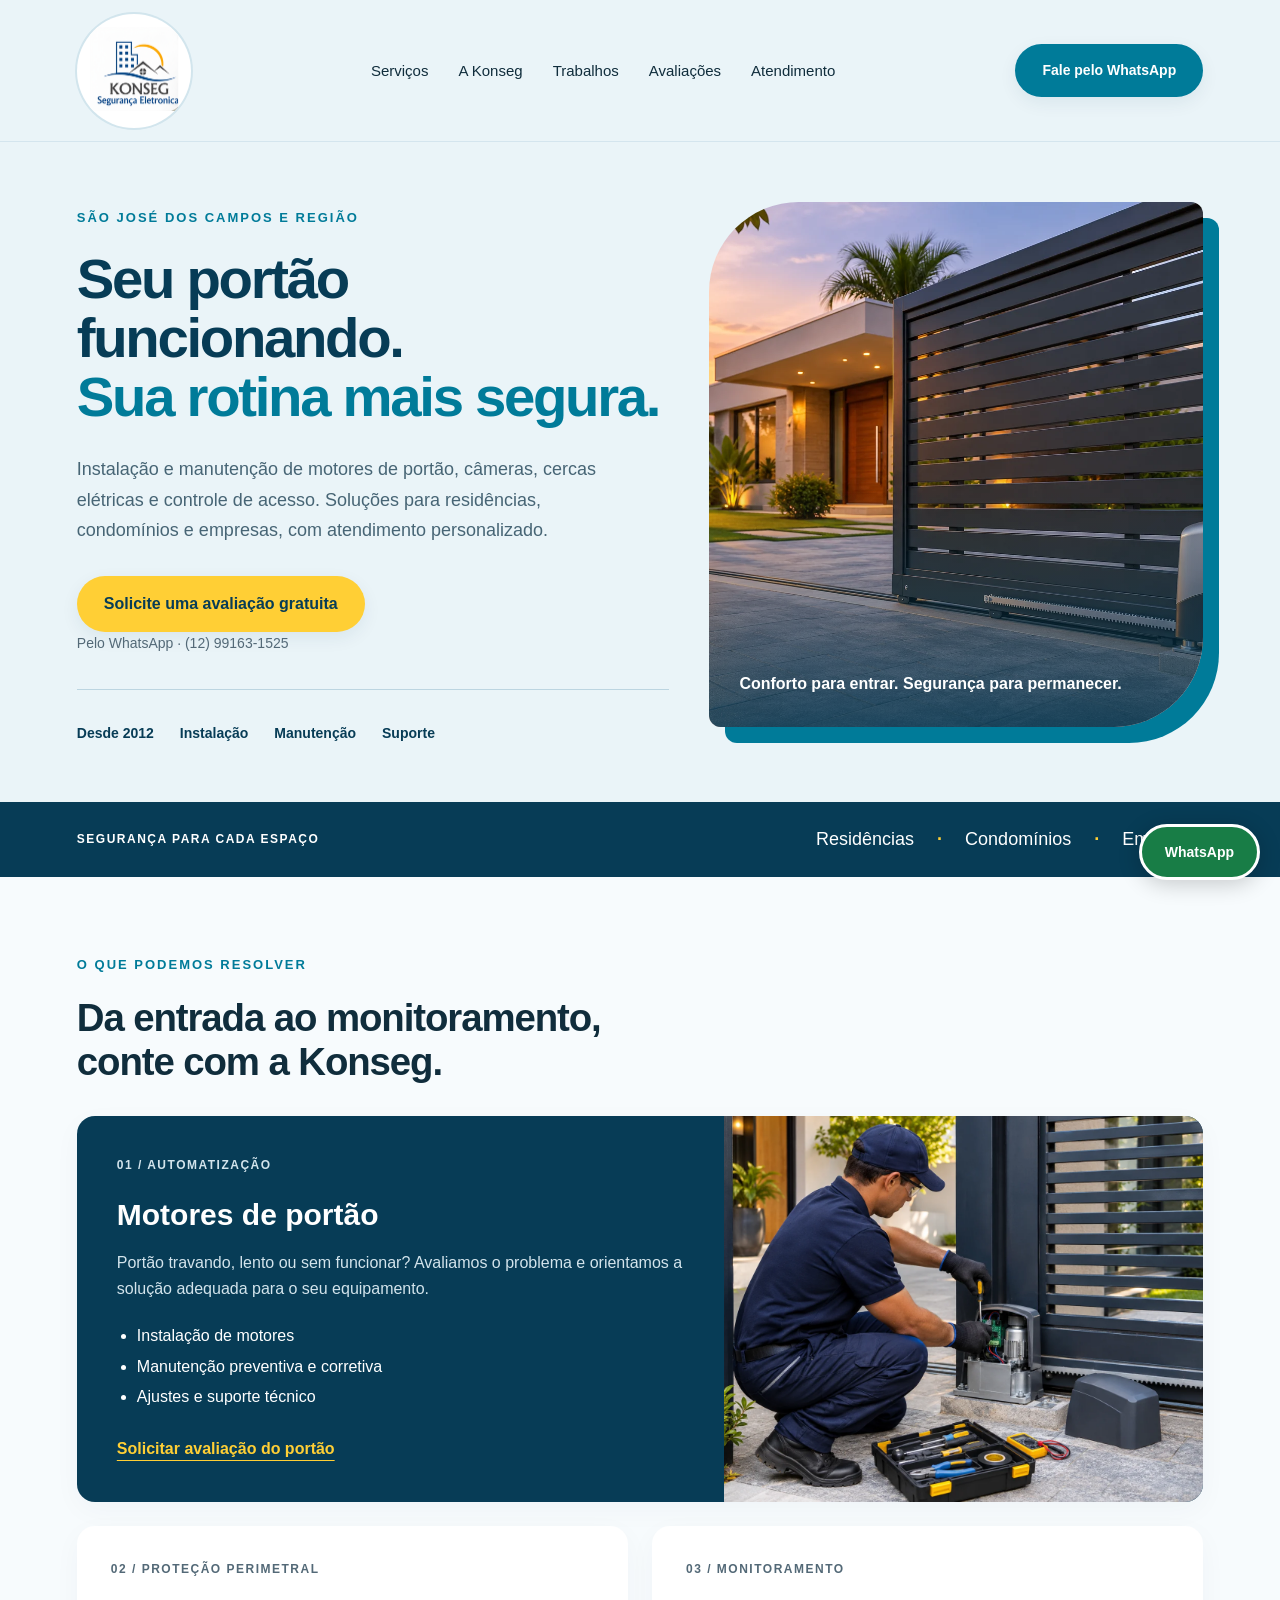
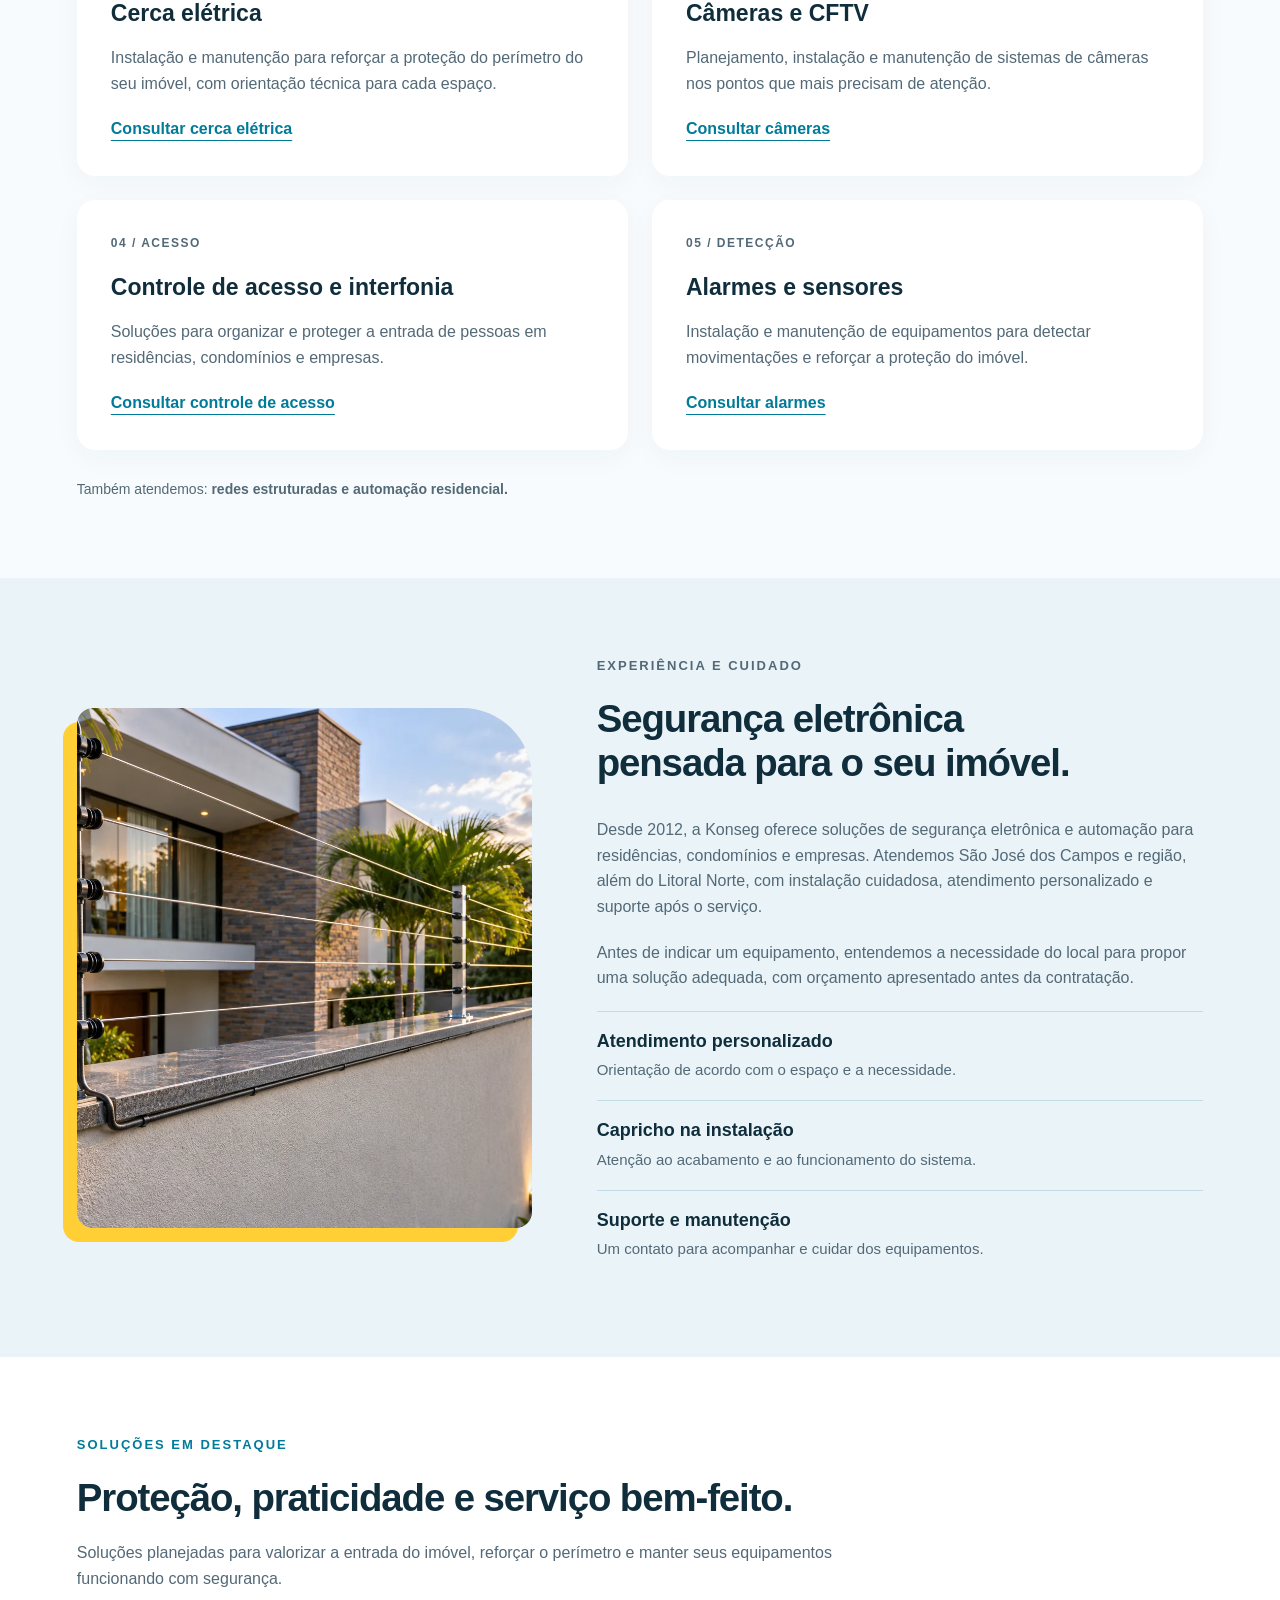
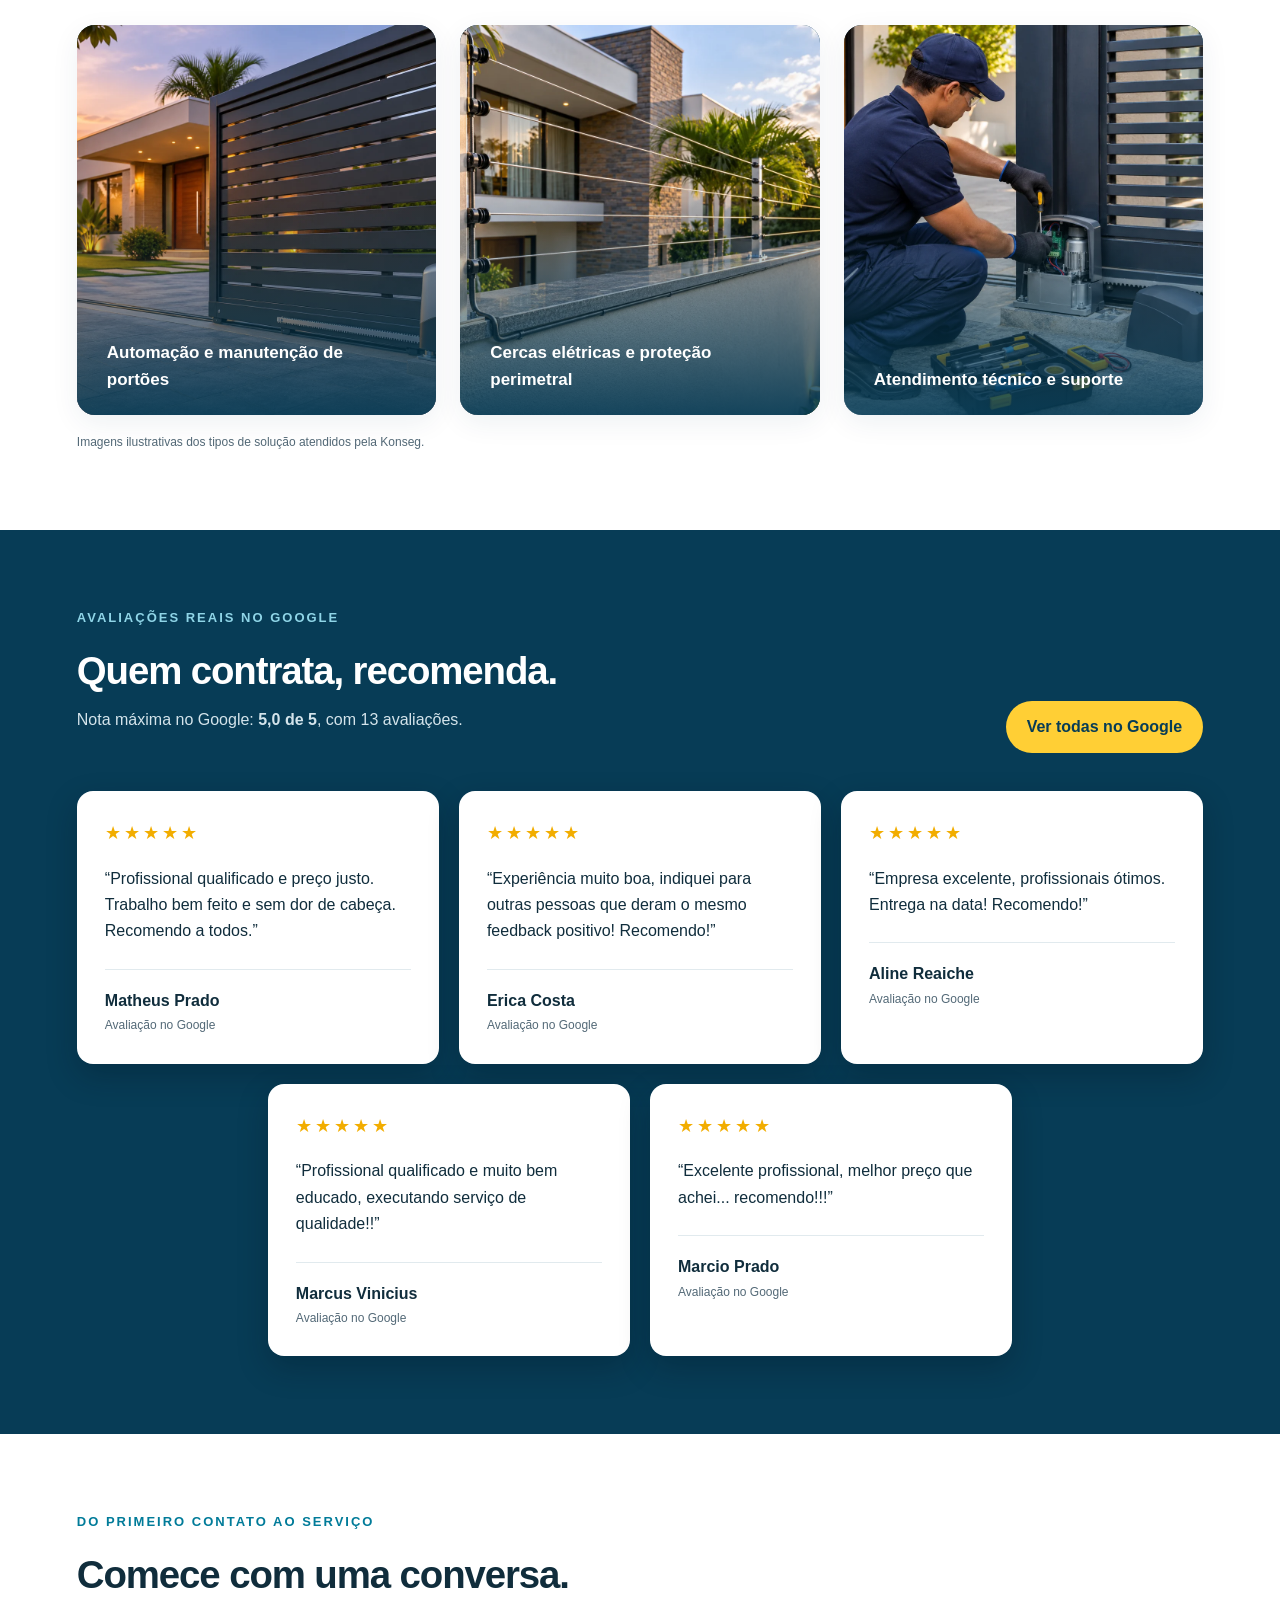
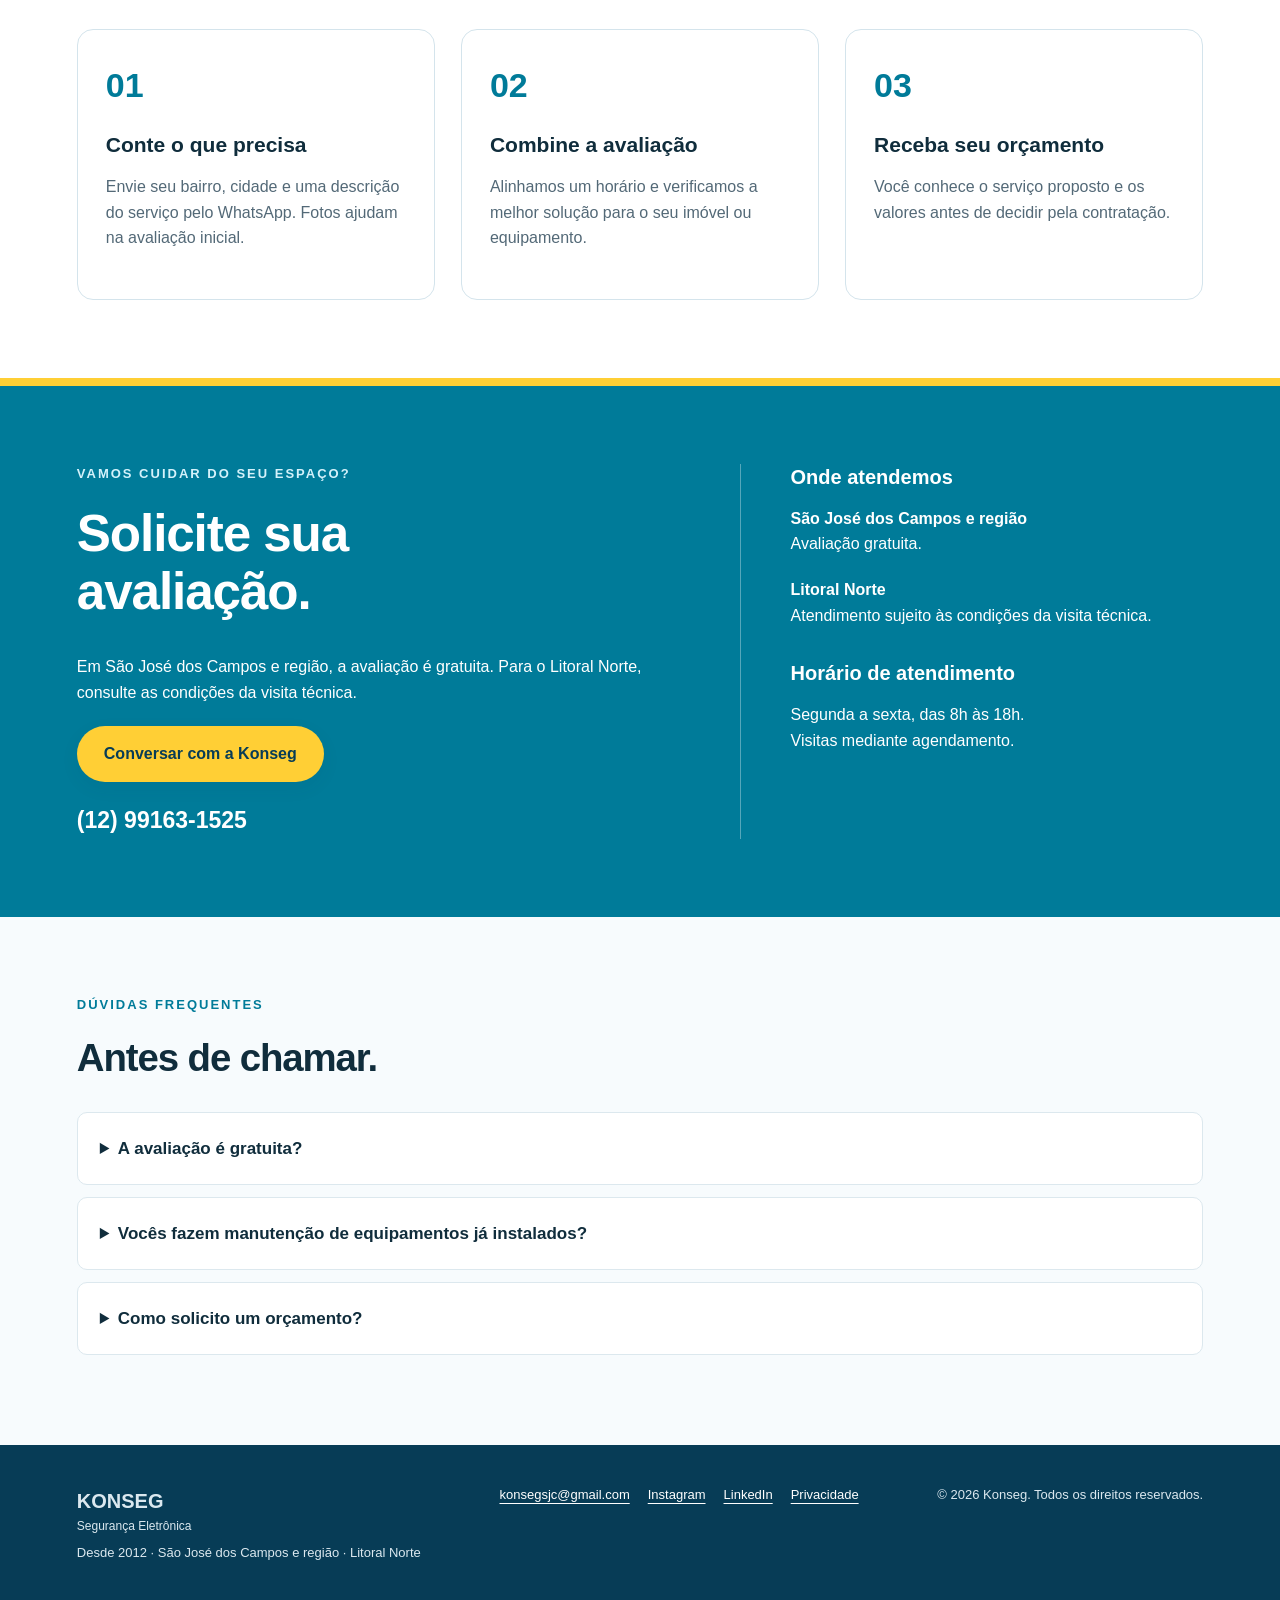
==== commit 221aaa5c: "Adiciona avaliações reais e imagens comerciais" ====
--- a/index.html
+++ b/index.html
@@ -23,6 +23,7 @@
   <meta name="twitter:description" content="Motores de portão, CFTV, cercas elétricas e controle de acesso em São José dos Campos e região.">
   <meta name="twitter:image" content="https://konseg.com.br/assets/portao.webp">
   <link rel="stylesheet" href="style.css">
+  <link rel="stylesheet" href="reviews.css">
   <link rel="icon" type="image/svg+xml" href="data:image/svg+xml,%3Csvg%20xmlns%3D%22http%3A//www.w3.org/2000/svg%22%20viewBox%3D%220%200%2032%2032%22%3E%3Crect%20width%3D%2232%22%20height%3D%2232%22%20rx%3D%227%22%20fill%3D%22%23073c56%22/%3E%3Ctext%20x%3D%2216%22%20y%3D%2224%22%20text-anchor%3D%22middle%22%20font-family%3D%22Arial%22%20font-weight%3D%22bold%22%20font-size%3D%2225%22%20fill%3D%22%23ffcf35%22%3EK%3C/text%3E%3C/svg%3E">
   <script type="application/ld+json">
   {
@@ -31,13 +32,14 @@
     "name":"Konseg Segurança Eletrônica",
     "url":"https://konseg.com.br/",
     "logo":"https://konseg.com.br/assets/logo.png",
-    "image":"https://konseg.com.br/assets/portao.webp",
+    "image":"https://konseg.com.br/assets/portao-automatico-premium.webp",
     "description":"Instalação e manutenção de motores de portão, câmeras CFTV, cercas elétricas, alarmes, interfonia e controle de acesso.",
     "foundingDate":"2012",
     "telephone":"+55 12 99163-1525",
     "email":"konsegsjc@gmail.com",
     "areaServed":["São José dos Campos","Vale do Paraíba","Litoral Norte de São Paulo"],
     "openingHours":"Mo-Fr 08:00-18:00",
+    "aggregateRating":{"@type":"AggregateRating","ratingValue":"5.0","reviewCount":"13","bestRating":"5"},
     "sameAs":[
       "https://www.instagram.com/konsegsjc/",
       "https://www.linkedin.com/company/konseg-seguranca-eletronica/"
@@ -49,19 +51,19 @@
   <a class="skip" href="#conteudo">Ir para o conteúdo</a>
   <header>
     <a href="#conteudo" aria-label="Konseg início" class="brand"><img src="assets/logo.png" alt="Konseg Segurança Eletrônica" width="110" height="95"></a>
-    <nav aria-label="Navegação principal"><a href="#servicos">Serviços</a><a href="#konseg">A Konseg</a><a href="#trabalhos">Trabalhos</a><a href="#atendimento">Atendimento</a></nav>
+    <nav aria-label="Navegação principal"><a href="#servicos">Serviços</a><a href="#konseg">A Konseg</a><a href="#trabalhos">Trabalhos</a><a href="#avaliacoes">Avaliações</a><a href="#atendimento">Atendimento</a></nav>
     <a class="button small" data-service="avaliação">Fale pelo WhatsApp</a>
   </header>
   <main id="conteudo">
     <section class="hero">
       <div class="hero-copy"><p class="eyebrow">SÃO JOSÉ DOS CAMPOS E REGIÃO</p><h1>Seu portão funcionando.<br><span>Sua rotina mais segura.</span></h1><p class="lead">Instalação e manutenção de motores de portão, câmeras, cercas elétricas e controle de acesso. Soluções para residências, condomínios e empresas, com atendimento personalizado.</p><a class="button" data-service="avaliação gratuita">Solicite uma avaliação gratuita</a><p class="note">Pelo WhatsApp · (12) 99163-1525</p><div class="hero-bottom"><span>Desde 2012</span><span>Instalação</span><span>Manutenção</span><span>Suporte</span></div></div>
-      <figure class="hero-photo"><img src="assets/equipe.webp" alt="Profissional da Konseg trabalhando na estrutura de um portão" fetchpriority="high"><figcaption>Quem cuida da sua segurança faz a diferença.</figcaption></figure>
+      <figure class="hero-photo"><img src="assets/portao-automatico-premium.webp" alt="Portão deslizante automatizado em residência moderna" fetchpriority="high"><figcaption>Conforto para entrar. Segurança para permanecer.</figcaption></figure>
     </section>
     <div class="audiences"><span>SEGURANÇA PARA CADA ESPAÇO</span><p>Residências <b>·</b> Condomínios <b>·</b> Empresas</p></div>
     <section id="servicos" class="section">
       <div class="section-heading"><p class="eyebrow">O QUE PODEMOS RESOLVER</p><h2>Da entrada ao monitoramento,<br>conte com a Konseg.</h2></div>
       <div class="services">
-        <article class="featured"><div><p class="number">01 / AUTOMATIZAÇÃO</p><h3>Motores de portão</h3><p>Portão travando, lento ou sem funcionar? Avaliamos o problema e orientamos a solução adequada para o seu equipamento.</p><ul><li>Instalação de motores</li><li>Manutenção preventiva e corretiva</li><li>Ajustes e suporte técnico</li></ul><a class="text-link" data-service="motor de portão">Solicitar avaliação do portão</a></div><img src="assets/portao.webp" alt="Detalhe de instalação em portão atendido pela Konseg" loading="lazy" width="1050" height="1400"></article>
+        <article class="featured"><div><p class="number">01 / AUTOMATIZAÇÃO</p><h3>Motores de portão</h3><p>Portão travando, lento ou sem funcionar? Avaliamos o problema e orientamos a solução adequada para o seu equipamento.</p><ul><li>Instalação de motores</li><li>Manutenção preventiva e corretiva</li><li>Ajustes e suporte técnico</li></ul><a class="text-link" data-service="motor de portão">Solicitar avaliação do portão</a></div><img src="assets/tecnico-motor-portao.webp" alt="Técnico realizando manutenção em motor de portão automático" loading="lazy" width="1536" height="1024"></article>
         <article><p class="number">02 / PROTEÇÃO PERIMETRAL</p><h3>Cerca elétrica</h3><p>Instalação e manutenção para reforçar a proteção do perímetro do seu imóvel, com orientação técnica para cada espaço.</p><a class="text-link" data-service="cerca elétrica">Consultar cerca elétrica</a></article>
         <article><p class="number">03 / MONITORAMENTO</p><h3>Câmeras e CFTV</h3><p>Planejamento, instalação e manutenção de sistemas de câmeras nos pontos que mais precisam de atenção.</p><a class="text-link" data-service="câmeras e CFTV">Consultar câmeras</a></article>
         <article><p class="number">04 / ACESSO</p><h3>Controle de acesso e interfonia</h3><p>Soluções para organizar e proteger a entrada de pessoas em residências, condomínios e empresas.</p><a class="text-link" data-service="controle de acesso e interfonia">Consultar controle de acesso</a></article>
@@ -70,12 +72,23 @@
       <p class="other">Também atendemos: <strong>redes estruturadas e automação residencial.</strong></p>
     </section>
     <section id="konseg" class="about section">
-      <figure><img src="assets/camera.webp" alt="Câmera instalada em área externa" loading="lazy" width="1050" height="1400"></figure>
+      <figure><img src="assets/cerca-eletrica-residencial.webp" alt="Cerca elétrica instalada sobre muro residencial moderno" loading="lazy" width="1536" height="1024"></figure>
       <div><p class="eyebrow">EXPERIÊNCIA E CUIDADO</p><h2>Segurança eletrônica<br>pensada para o seu imóvel.</h2><p>Desde 2012, a Konseg oferece soluções de segurança eletrônica e automação para residências, condomínios e empresas. Atendemos São José dos Campos e região, além do Litoral Norte, com instalação cuidadosa, atendimento personalizado e suporte após o serviço.</p><p>Antes de indicar um equipamento, entendemos a necessidade do local para propor uma solução adequada, com orçamento apresentado antes da contratação.</p><div class="values"><div><h3>Atendimento personalizado</h3><p>Orientação de acordo com o espaço e a necessidade.</p></div><div><h3>Capricho na instalação</h3><p>Atenção ao acabamento e ao funcionamento do sistema.</p></div><div><h3>Suporte e manutenção</h3><p>Um contato para acompanhar e cuidar dos equipamentos.</p></div></div></div>
     </section>
     <section id="trabalhos" class="portfolio section">
-      <p class="eyebrow">TRABALHOS DA KONSEG</p><h2>Experiência aplicada em cada serviço.</h2><p class="portfolio-intro">Conheça alguns dos serviços executados pela nossa equipe. As imagens abaixo são de atendimentos reais da Konseg.</p>
-      <div class="portfolio-grid"><figure><img src="assets/portao.webp" alt="Serviço realizado pela Konseg em motor de portão" loading="lazy" width="1050" height="1400"><figcaption>Automação e manutenção de portões</figcaption></figure><figure><img src="assets/camera.webp" alt="Câmera de segurança instalada pela Konseg" loading="lazy" width="1050" height="1400"><figcaption>Câmeras e sistemas de CFTV</figcaption></figure><figure><img src="assets/equipe.webp" alt="Equipe da Konseg realizando atendimento técnico" loading="lazy" width="787" height="1400"><figcaption>Atendimento técnico e suporte</figcaption></figure></div>
+      <p class="eyebrow">SOLUÇÕES EM DESTAQUE</p><h2>Proteção, praticidade e serviço bem-feito.</h2><p class="portfolio-intro">Soluções planejadas para valorizar a entrada do imóvel, reforçar o perímetro e manter seus equipamentos funcionando com segurança.</p>
+      <div class="portfolio-grid"><figure><img src="assets/portao-automatico-premium.webp" alt="Portão automático moderno com motor deslizante" loading="lazy" width="1536" height="1024"><figcaption>Automação e manutenção de portões</figcaption></figure><figure><img src="assets/cerca-eletrica-residencial.webp" alt="Proteção perimetral com cerca elétrica residencial" loading="lazy" width="1536" height="1024"><figcaption>Cercas elétricas e proteção perimetral</figcaption></figure><figure><img src="assets/tecnico-motor-portao.webp" alt="Atendimento técnico em motor de portão" loading="lazy" width="1536" height="1024"><figcaption>Atendimento técnico e suporte</figcaption></figure></div>
+      <p class="image-note">Imagens ilustrativas dos tipos de solução atendidos pela Konseg.</p>
+    </section>
+    <section id="avaliacoes" class="reviews section">
+      <div class="reviews-heading"><div><p class="eyebrow">AVALIAÇÕES REAIS NO GOOGLE</p><h2>Quem contrata, recomenda.</h2><p>Nota máxima no Google: <strong>5,0 de 5</strong>, com 13 avaliações.</p></div><a class="google-link" href="https://www.google.com/maps/place/Konseg+Seguran%C3%A7a+Eletr%C3%B4nica/@-23.395352,-45.5975122,17z" target="_blank" rel="noopener noreferrer">Ver todas no Google</a></div>
+      <div class="review-grid">
+        <article><div class="stars" aria-label="5 de 5 estrelas">★★★★★</div><blockquote>“Profissional qualificado e preço justo. Trabalho bem feito e sem dor de cabeça. Recomendo a todos.”</blockquote><p><strong>Matheus Prado</strong><span>Avaliação no Google</span></p></article>
+        <article><div class="stars" aria-label="5 de 5 estrelas">★★★★★</div><blockquote>“Experiência muito boa, indiquei para outras pessoas que deram o mesmo feedback positivo! Recomendo!”</blockquote><p><strong>Erica Costa</strong><span>Avaliação no Google</span></p></article>
+        <article><div class="stars" aria-label="5 de 5 estrelas">★★★★★</div><blockquote>“Empresa excelente, profissionais ótimos. Entrega na data! Recomendo!”</blockquote><p><strong>Aline Reaiche</strong><span>Avaliação no Google</span></p></article>
+        <article><div class="stars" aria-label="5 de 5 estrelas">★★★★★</div><blockquote>“Profissional qualificado e muito bem educado, executando serviço de qualidade!!”</blockquote><p><strong>Marcus Vinicius</strong><span>Avaliação no Google</span></p></article>
+        <article><div class="stars" aria-label="5 de 5 estrelas">★★★★★</div><blockquote>“Excelente profissional, melhor preço que achei... recomendo!!!”</blockquote><p><strong>Marcio Prado</strong><span>Avaliação no Google</span></p></article>
+      </div>
     </section>
     <section class="steps section"><p class="eyebrow">DO PRIMEIRO CONTATO AO SERVIÇO</p><h2>Comece com uma conversa.</h2><div class="step-grid"><article><span>01</span><h3>Conte o que precisa</h3><p>Envie seu bairro, cidade e uma descrição do serviço pelo WhatsApp. Fotos ajudam na avaliação inicial.</p></article><article><span>02</span><h3>Combine a avaliação</h3><p>Alinhamos um horário e verificamos a melhor solução para o seu imóvel ou equipamento.</p></article><article><span>03</span><h3>Receba seu orçamento</h3><p>Você conhece o serviço proposto e os valores antes de decidir pela contratação.</p></article></div></section>
     <section id="atendimento" class="contact section"><div><p class="eyebrow">VAMOS CUIDAR DO SEU ESPAÇO?</p><h2>Solicite sua<br>avaliação.</h2><p>Em São José dos Campos e região, a avaliação é gratuita. Para o Litoral Norte, consulte as condições da visita técnica.</p><a class="button" data-service="avaliação">Conversar com a Konseg</a><a class="phone" href="tel:+5512991631525">(12) 99163-1525</a></div><div class="contact-details"><h3>Onde atendemos</h3><p><strong>São José dos Campos e região</strong><br>Avaliação gratuita.</p><p><strong>Litoral Norte</strong><br>Atendimento sujeito às condições da visita técnica.</p><h3>Horário de atendimento</h3><p>Segunda a sexta, das 8h às 18h.<br>Visitas mediante agendamento.</p></div></section>
--- a/reviews.css
+++ b/reviews.css
@@ -0,0 +1,19 @@
+/* Prova social e imagens comerciais */
+.image-note{font-size:12px;color:var(--muted);margin:18px 0 0}
+.reviews{background:var(--navy);color:white}
+.reviews-heading{display:flex;justify-content:space-between;align-items:end;gap:35px;margin-bottom:38px}
+.reviews .eyebrow{color:#8fd5e7}
+.reviews-heading h2{margin-bottom:14px}
+.reviews-heading p{color:#d4e4eb}
+.google-link{color:var(--navy);background:var(--yellow);border-radius:28px;padding:13px 21px;text-decoration:none;font-weight:700;white-space:nowrap}
+.review-grid{display:grid;grid-template-columns:repeat(6,1fr);gap:20px}
+.review-grid article{grid-column:span 2;background:white;color:var(--ink);border-radius:16px;padding:28px;box-shadow:0 12px 30px #00141f45}
+.review-grid article:nth-child(4){grid-column:2/span 2}
+.review-grid article:nth-child(5){grid-column:4/span 2}
+.stars{color:#f2ad00;letter-spacing:3px;font-size:18px}
+.review-grid blockquote{margin:18px 0 24px;font-size:16px;line-height:1.65}
+.review-grid article>p{margin:0;padding-top:18px;border-top:1px solid #e1eaee}
+.review-grid strong,.review-grid span{display:block}
+.review-grid span{font-size:12px;color:var(--muted);margin-top:3px}
+@media(max-width:900px){.review-grid{grid-template-columns:1fr 1fr}.review-grid article,.review-grid article:nth-child(4),.review-grid article:nth-child(5){grid-column:auto}.review-grid article:last-child{grid-column:1/-1}}
+@media(max-width:760px){.reviews-heading{display:block}.google-link{display:inline-block;margin-top:8px}.review-grid{grid-template-columns:1fr}.review-grid article,.review-grid article:last-child{grid-column:auto;padding:24px}}
